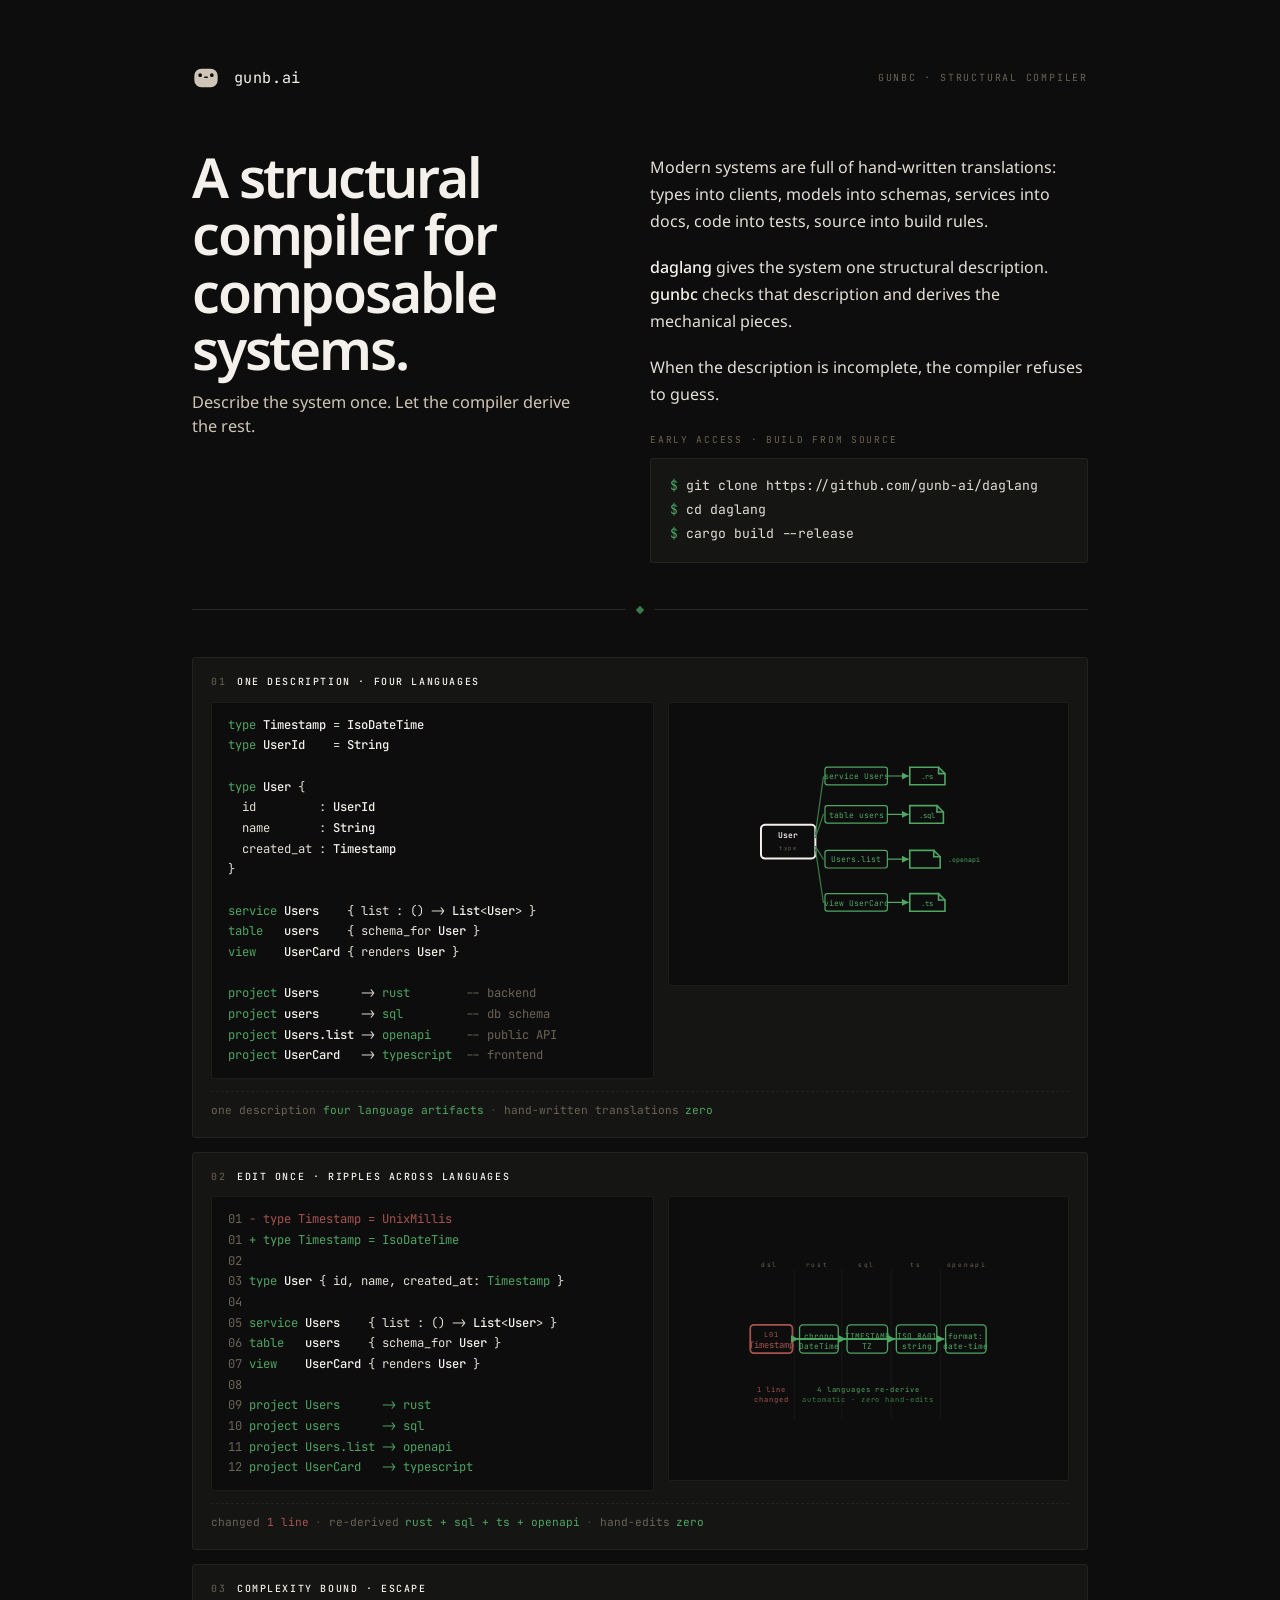
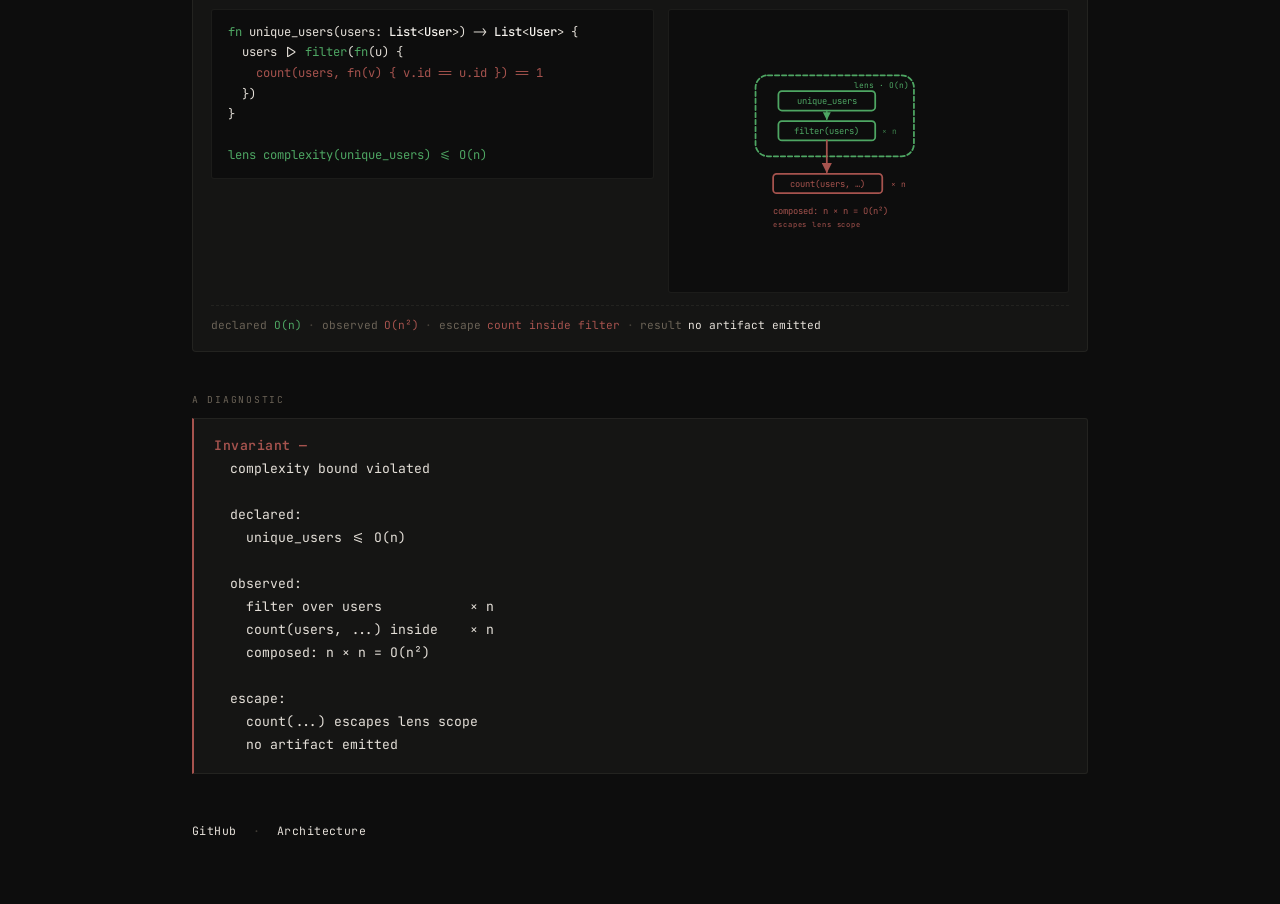
==== index.html @ 7f4ee4e5 "specimens: STRUCTURE → CHANGE → CONSTRAINT per PM brief PM nimble-dove-733 review of PR #15: the aes" ====
<!DOCTYPE html>
<html lang="en">
<head>
  <meta charset="utf-8" />
  <meta name="viewport" content="width=device-width, initial-scale=1" />
  <title>gunb.ai — A structural compiler for composable systems</title>
  <meta name="description" content="Modern systems are full of hand-written translations. daglang gives the system one structural description. gunbc checks that description and derives the mechanical pieces. When the description is incomplete, the compiler refuses to guess." />
  <link rel="icon" type="image/svg+xml" href="assets/mark.svg" />
  <meta name="theme-color" content="#0c0d0c" />
  <link rel="preconnect" href="https://fonts.googleapis.com" />
  <link rel="preconnect" href="https://fonts.gstatic.com" crossorigin />
  <link href="https://fonts.googleapis.com/css2?family=JetBrains+Mono:wght@400;500&family=Noto+Sans:wght@400;500;600&display=swap" rel="stylesheet" />
  <link rel="stylesheet" href="assets/site.css" />
</head>
<body>

  <!-- Shared SVG defs — auto-orienting arrowhead. context-stroke makes
       the arrow inherit the line's stroke color, so moss / clay edges
       get matching arrowheads. -->
  <svg xmlns="http://www.w3.org/2000/svg" style="position:absolute;width:0;height:0;overflow:hidden" aria-hidden="true">
    <marker id="arrow" viewBox="0 0 10 10" refX="9" refY="5"
            markerWidth="6" markerHeight="6"
            markerUnits="strokeWidth" orient="auto">
      <path d="M0,0 L10,5 L0,10 Z" fill="context-stroke"/>
    </marker>
  </svg>

  <main class="page">

    <!-- Mark + wordmark -->
    <header class="masthead">
      <svg class="mark" viewBox="0 0 120 120" aria-hidden="true">
        <path fill-rule="evenodd" fill="currentColor" d="
          M40,20 H80 A30,30 0 0,1 110,50 V70 A30,30 0 0,1 80,100 H40 A30,30 0 0,1 10,70 V50 A30,30 0 0,1 40,20 Z
          M35,40 A8,8 0 0,1 35,56 A8,8 0 0,1 35,40 Z
          M85,40 A8,8 0 0,1 85,56 A8,8 0 0,1 85,40 Z
          M54,54 H66 A2,2 0 0,1 68,56 V58 A2,2 0 0,1 66,60 H54 A2,2 0 0,1 52,58 V56 A2,2 0 0,1 54,54 Z
        "/>
      </svg>
      <span class="wordmark">gunb.ai</span>
      <span class="eyebrow right">gunbc · structural compiler</span>
    </header>

    <!-- Hero spine — identity on the left; prose + install fill the right -->
    <section class="hero-spine">
      <div class="hero-left">
        <h1>A structural compiler for composable systems.</h1>
        <p class="tagline">Describe the system once. Let the compiler derive the rest.</p>
      </div>
      <div class="hero-right">
        <p>
          Modern systems are full of hand-written translations: types into clients, models into schemas, services into docs, code into tests, source into build rules.
        </p>
        <p>
          <strong>daglang</strong> gives the system one structural description. <strong>gunbc</strong> checks that description and derives the mechanical pieces.
        </p>
        <p>
          When the description is incomplete, the compiler refuses to guess.
        </p>
        <section class="install">
          <span class="section-label">early access · build from source</span>
<pre class="command"><span class="prompt">$ </span>git clone https://github.com/gunb-ai/daglang
<span class="prompt">$ </span>cd daglang
<span class="prompt">$ </span>cargo build --release</pre>
        </section>
      </div>
    </section>

    <!-- Carved rule — fills page width, aligns with specimen cards below -->
    <div class="carved-rule" aria-hidden="true"><span class="notch"></span></div>

    <!-- Three specimens — one Users domain, three arguments in sequence:
         STRUCTURE (one description, N languages)
         → CHANGE (one edit, ripple across languages)
         → CONSTRAINT (lens scope is a containing region; violation escapes)

         Every colored token in code maps to a same-colored element in the SVG.
         Like proto, but for the whole system — not just the RPC surface. -->
    <section class="story-ledger" aria-label="three specimens">

      <!-- 01 — STRUCTURE: one description, four different language artifacts -->
      <article class="specimen">
        <header class="specimen-head">
          <span class="specimen-num">01</span>
          <span class="specimen-name">one description · four languages</span>
        </header>
        <div class="specimen-body">
<pre class="specimen-code"><span class="kw">type</span> <span class="ty">Timestamp</span> = <span class="ty">IsoDateTime</span>
<span class="kw">type</span> <span class="ty">UserId</span>    = <span class="ty">String</span>

<span class="kw">type</span> <span class="ty">User</span> {
  id         : <span class="ty">UserId</span>
  name       : <span class="ty">String</span>
  created_at : <span class="ty">Timestamp</span>
}

<span class="kw">service</span> <span class="ty">Users</span>    { list : () -> <span class="ty">List</span>&lt;<span class="ty">User</span>&gt; }
<span class="kw">table</span>   <span class="ty">users</span>    { schema_for <span class="ty">User</span> }
<span class="kw">view</span>    <span class="ty">UserCard</span> { renders <span class="ty">User</span> }

<span class="kw">project</span> <span class="ty">Users</span>      -> <span class="moss">rust</span>        <span class="com">-- backend</span>
<span class="kw">project</span> <span class="ty">users</span>      -> <span class="moss">sql</span>         <span class="com">-- db schema</span>
<span class="kw">project</span> <span class="ty">Users.list</span> -> <span class="moss">openapi</span>     <span class="com">-- public API</span>
<span class="kw">project</span> <span class="ty">UserCard</span>   -> <span class="moss">typescript</span>  <span class="com">-- frontend</span></pre>
          <div class="specimen-graph">
            <svg viewBox="0 0 280 220" fill="none" stroke="currentColor" stroke-width="1.5" stroke-linecap="round"
                 font-family="JetBrains Mono, ui-monospace, monospace" font-size="10">
              <!-- User — the shared description, warm-white prominent -->
              <rect x="6" y="86" width="68" height="42" rx="5" stroke="var(--warm-white)" stroke-width="2.5"/>
              <text x="40" y="103" text-anchor="middle" fill="var(--warm-white)" stroke="none" font-weight="600">User</text>
              <text x="40" y="118" text-anchor="middle" fill="var(--stone-faint)" stroke="none" font-size="7" letter-spacing="2">type</text>

              <!-- Row 1: service Users → .rs (rust, Shape A: backend) -->
              <line x1="74" y1="98" x2="84" y2="26" stroke="var(--moss-dim)"/>
              <rect x="86" y="14" width="78" height="22" rx="3" stroke="var(--moss)"/>
              <text x="125" y="29" text-anchor="middle" fill="var(--moss)" stroke="none">service Users</text>
              <line x1="164" y1="25" x2="190" y2="25" stroke="var(--moss)" marker-end="url(#arrow)"/>
              <path d="M192,14 L228,14 L236,22 L236,36 L192,36 Z" stroke="var(--moss)" stroke-width="2"/>
              <line x1="228" y1="14" x2="228" y2="22" stroke="var(--moss)" stroke-width="2"/>
              <line x1="228" y1="22" x2="236" y2="22" stroke="var(--moss)" stroke-width="2"/>
              <text x="214" y="29" text-anchor="middle" fill="var(--moss)" stroke="none" font-size="9">.rs</text>

              <!-- Row 2: table users → .sql (Shape B: db) -->
              <line x1="74" y1="102" x2="84" y2="73" stroke="var(--moss-dim)"/>
              <rect x="86" y="62" width="78" height="22" rx="3" stroke="var(--moss)"/>
              <text x="125" y="77" text-anchor="middle" fill="var(--moss)" stroke="none">table users</text>
              <line x1="164" y1="73" x2="190" y2="73" stroke="var(--moss)" marker-end="url(#arrow)"/>
              <path d="M192,62 L226,62 L234,70 L234,84 L192,84 Z" stroke="var(--moss)" stroke-width="2"/>
              <line x1="226" y1="62" x2="226" y2="70" stroke="var(--moss)" stroke-width="2"/>
              <line x1="226" y1="70" x2="234" y2="70" stroke="var(--moss)" stroke-width="2"/>
              <text x="213" y="77" text-anchor="middle" fill="var(--moss)" stroke="none" font-size="9">.sql</text>

              <!-- Row 3: Users.list → .openapi (Shape B: public API) -->
              <line x1="74" y1="113" x2="84" y2="129" stroke="var(--moss-dim)"/>
              <rect x="86" y="118" width="78" height="22" rx="3" stroke="var(--moss)"/>
              <text x="125" y="133" text-anchor="middle" fill="var(--moss)" stroke="none">Users.list</text>
              <line x1="164" y1="129" x2="190" y2="129" stroke="var(--moss)" marker-end="url(#arrow)"/>
              <path d="M192,118 L222,118 L230,126 L230,140 L192,140 Z" stroke="var(--moss)" stroke-width="2"/>
              <line x1="222" y1="118" x2="222" y2="126" stroke="var(--moss)" stroke-width="2"/>
              <line x1="222" y1="126" x2="230" y2="126" stroke="var(--moss)" stroke-width="2"/>
              <text x="240" y="133" fill="var(--moss)" stroke="none" font-size="8">.openapi</text>

              <!-- Row 4: view UserCard → .ts (Shape A: frontend) -->
              <line x1="74" y1="116" x2="84" y2="183" stroke="var(--moss-dim)"/>
              <rect x="86" y="172" width="78" height="22" rx="3" stroke="var(--moss)"/>
              <text x="125" y="187" text-anchor="middle" fill="var(--moss)" stroke="none">view UserCard</text>
              <line x1="164" y1="183" x2="190" y2="183" stroke="var(--moss)" marker-end="url(#arrow)"/>
              <path d="M192,172 L228,172 L236,180 L236,194 L192,194 Z" stroke="var(--moss)" stroke-width="2"/>
              <line x1="228" y1="172" x2="228" y2="180" stroke="var(--moss)" stroke-width="2"/>
              <line x1="228" y1="180" x2="236" y2="180" stroke="var(--moss)" stroke-width="2"/>
              <text x="214" y="187" text-anchor="middle" fill="var(--moss)" stroke="none" font-size="9">.ts</text>
            </svg>
          </div>
        </div>
        <p class="specimen-receipt"><span class="label">one description</span><span class="moss">four language artifacts</span><span class="sep">·</span><span class="label">hand-written translations</span><span class="moss">zero</span></p>
      </article>

      <!-- 02 — CHANGE: one line ripples across languages, not lines within one file -->
      <article class="specimen">
        <header class="specimen-head">
          <span class="specimen-num">02</span>
          <span class="specimen-name">edit once · ripples across languages</span>
        </header>
        <div class="specimen-body">
<pre class="specimen-code"><span class="ln">01 </span><span class="rem">- type Timestamp = UnixMillis</span>
<span class="ln">01 </span><span class="add">+ type Timestamp = IsoDateTime</span>
<span class="ln">02</span>
<span class="ln">03 </span><span class="kw">type</span> <span class="ty">User</span> { id, name, created_at: <span class="moss">Timestamp</span> }
<span class="ln">04</span>
<span class="ln">05 </span><span class="kw">service</span> <span class="ty">Users</span>    { list : () -> <span class="ty">List</span>&lt;<span class="ty">User</span>&gt; }
<span class="ln">06 </span><span class="kw">table</span>   <span class="ty">users</span>    { schema_for <span class="ty">User</span> }
<span class="ln">07 </span><span class="kw">view</span>    <span class="ty">UserCard</span> { renders <span class="ty">User</span> }
<span class="ln">08</span>
<span class="ln">09 </span><span class="moss">project Users      -> rust</span>
<span class="ln">10 </span><span class="moss">project users      -> sql</span>
<span class="ln">11 </span><span class="moss">project Users.list -> openapi</span>
<span class="ln">12 </span><span class="moss">project UserCard   -> typescript</span></pre>
          <div class="specimen-graph">
            <svg viewBox="0 0 280 200" fill="none" stroke="currentColor" stroke-width="1.5" stroke-linecap="round"
                 font-family="JetBrains Mono, ui-monospace, monospace" font-size="10">
              <!-- Column headers — each downstream LANGUAGE -->
              <text x="28" y="18" text-anchor="middle" fill="var(--stone-faint)" stroke="none" font-size="7" letter-spacing="2">dsl</text>
              <text x="82" y="18" text-anchor="middle" fill="var(--stone-faint)" stroke="none" font-size="7" letter-spacing="2">rust</text>
              <text x="138" y="18" text-anchor="middle" fill="var(--stone-faint)" stroke="none" font-size="7" letter-spacing="2">sql</text>
              <text x="194" y="18" text-anchor="middle" fill="var(--stone-faint)" stroke="none" font-size="7" letter-spacing="2">ts</text>
              <text x="252" y="18" text-anchor="middle" fill="var(--stone-faint)" stroke="none" font-size="7" letter-spacing="2">openapi</text>
              <!-- column hairlines -->
              <line x1="56" y1="22" x2="56" y2="190" stroke="var(--border-dark)" stroke-width="1"/>
              <line x1="110" y1="22" x2="110" y2="190" stroke="var(--border-dark)" stroke-width="1"/>
              <line x1="166" y1="22" x2="166" y2="190" stroke="var(--border-dark)" stroke-width="1"/>
              <line x1="222" y1="22" x2="222" y2="190" stroke="var(--border-dark)" stroke-width="1"/>

              <!-- DSL column: Timestamp (clay — the source edit) -->
              <rect x="6" y="84" width="48" height="32" rx="4" stroke="var(--clay)" stroke-width="2"/>
              <text x="30" y="98" text-anchor="middle" fill="var(--clay)" stroke="none" font-size="8" letter-spacing="1">L01</text>
              <text x="30" y="110" text-anchor="middle" fill="var(--clay)" stroke="none">Timestamp</text>

              <!-- Rust column: chrono::DateTime re-derives, moss -->
              <rect x="62" y="84" width="44" height="32" rx="4" stroke="var(--moss)"/>
              <text x="84" y="100" text-anchor="middle" fill="var(--moss)" stroke="none" font-size="9">chrono</text>
              <text x="84" y="111" text-anchor="middle" fill="var(--moss)" stroke="none" font-size="9">DateTime</text>

              <!-- SQL column: TIMESTAMPTZ, moss -->
              <rect x="116" y="84" width="46" height="32" rx="4" stroke="var(--moss)"/>
              <text x="139" y="100" text-anchor="middle" fill="var(--moss)" stroke="none" font-size="9">TIMESTAMP</text>
              <text x="139" y="111" text-anchor="middle" fill="var(--moss)" stroke="none" font-size="9">TZ</text>

              <!-- TS column: ISO 8601 string, moss -->
              <rect x="172" y="84" width="46" height="32" rx="4" stroke="var(--moss)"/>
              <text x="195" y="100" text-anchor="middle" fill="var(--moss)" stroke="none" font-size="9">ISO 8601</text>
              <text x="195" y="111" text-anchor="middle" fill="var(--moss)" stroke="none" font-size="9">string</text>

              <!-- OpenAPI column: format: date-time, moss -->
              <rect x="228" y="84" width="46" height="32" rx="4" stroke="var(--moss)"/>
              <text x="251" y="100" text-anchor="middle" fill="var(--moss)" stroke="none" font-size="9">format:</text>
              <text x="251" y="111" text-anchor="middle" fill="var(--moss)" stroke="none" font-size="9">date-time</text>

              <!-- 4 moss propagation edges from Timestamp to each language column -->
              <line x1="54" y1="100" x2="60" y2="100" stroke="var(--moss)" marker-end="url(#arrow)"/>
              <line x1="54" y1="100" x2="114" y2="100" stroke="var(--moss)" marker-end="url(#arrow)"/>
              <line x1="54" y1="100" x2="170" y2="100" stroke="var(--moss)" marker-end="url(#arrow)"/>
              <line x1="54" y1="100" x2="226" y2="100" stroke="var(--moss)" marker-end="url(#arrow)"/>

              <!-- Bottom annotation -->
              <text x="30" y="160" text-anchor="middle" fill="var(--clay)" stroke="none" font-size="8" letter-spacing="1">1 line</text>
              <text x="30" y="172" text-anchor="middle" fill="var(--clay)" stroke="none" font-size="8" letter-spacing="1">changed</text>
              <text x="140" y="160" text-anchor="middle" fill="var(--moss)" stroke="none" font-size="8" letter-spacing="1">4 languages re-derive</text>
              <text x="140" y="172" text-anchor="middle" fill="var(--moss-dim)" stroke="none" font-size="8" letter-spacing="1">automatic · zero hand-edits</text>
            </svg>
          </div>
        </div>
        <p class="specimen-receipt"><span class="label">changed</span><span class="clay">1 line</span><span class="sep">·</span><span class="label">re-derived</span><span class="moss">rust + sql + ts + openapi</span><span class="sep">·</span><span class="label">hand-edits</span><span class="moss">zero</span></p>
      </article>

      <!-- 03 — CONSTRAINT: lens scope is a containing region; violation ESCAPES the envelope -->
      <article class="specimen">
        <header class="specimen-head">
          <span class="specimen-num">03</span>
          <span class="specimen-name">complexity bound · escape</span>
        </header>
        <div class="specimen-body">
<pre class="specimen-code"><span class="kw">fn</span> unique_users(users: <span class="ty">List</span>&lt;<span class="ty">User</span>&gt;) -> <span class="ty">List</span>&lt;<span class="ty">User</span>&gt; {
  users |&gt; <span class="kw">filter</span>(<span class="kw">fn</span>(u) {
    <span class="clay">count(users, fn(v) { v.id == u.id }) == 1</span>
  })
}

<span class="kw">lens</span> <span class="moss">complexity(unique_users) &lt;= O(n)</span></pre>
          <div class="specimen-graph">
            <svg viewBox="0 0 280 200" fill="none" stroke-linecap="round" stroke-width="1.5"
                 font-family="JetBrains Mono, ui-monospace, monospace" font-size="10">
              <!-- Moss envelope: the O(n) lens scope.
                   What's inside fits the budget; anything that escapes violates it. -->
              <rect x="12" y="14" width="180" height="92" rx="14"
                    stroke="var(--moss)" stroke-dasharray="5 3" stroke-width="2"/>
              <text x="186" y="28" text-anchor="end" fill="var(--moss)" stroke="none" font-size="9">lens · O(n)</text>

              <!-- unique_users root, inside envelope -->
              <rect x="38" y="32" width="110" height="22" rx="4" stroke="var(--moss)" stroke-width="2"/>
              <text x="93" y="47" text-anchor="middle" fill="var(--moss)" stroke="none">unique_users</text>

              <line x1="93" y1="54" x2="93" y2="64" stroke="var(--moss)" marker-end="url(#arrow)"/>

              <!-- filter — inside envelope (× n) -->
              <rect x="38" y="66" width="110" height="22" rx="4" stroke="var(--moss)" stroke-width="2"/>
              <text x="93" y="81" text-anchor="middle" fill="var(--moss)" stroke="none">filter(users)</text>
              <text x="156" y="81" fill="var(--moss-dim)" stroke="none" font-size="9">× n</text>

              <!-- Clay arrow ESCAPES through the envelope wall -->
              <line x1="93" y1="88" x2="93" y2="124" stroke="var(--clay)" stroke-width="2" marker-end="url(#arrow)"/>

              <!-- count — OUTSIDE the envelope, clay (the violation) -->
              <rect x="32" y="126" width="124" height="22" rx="4" stroke="var(--clay)" stroke-width="2"/>
              <text x="94" y="141" text-anchor="middle" fill="var(--clay)" stroke="none">count(users, …)</text>
              <text x="166" y="141" fill="var(--clay)" stroke="none" font-size="9">× n</text>

              <!-- Composed cost annotation -->
              <text x="32" y="172" fill="var(--clay)" stroke="none" font-size="10">composed: n × n = O(n²)</text>
              <text x="32" y="186" fill="var(--clay)" stroke="none" font-size="8" letter-spacing="1">escapes lens scope</text>
            </svg>
          </div>
        </div>
        <p class="specimen-receipt"><span class="label">declared</span><span class="moss">O(n)</span><span class="sep">·</span><span class="label">observed</span><span class="clay">O(n²)</span><span class="sep">·</span><span class="label">escape</span><span class="clay">count inside filter</span><span class="sep">·</span><span class="label">result</span>no artifact emitted</p>
      </article>

    </section>

    <!-- Invariant — IS the receipt for Card 03. Same failure, full form. -->
    <section class="diagnostic">
      <span class="section-label">a diagnostic</span>
<pre class="invariant"><span class="title">Invariant —</span>
  complexity bound violated

  declared:
    unique_users &lt;= O(n)

  observed:
    filter over users           × n
    count(users, ...) inside    × n
    composed: n × n = O(n²)

  escape:
    count(...) escapes lens scope
    no artifact emitted</pre>
    </section>

    <!-- Footer -->
    <footer class="foot">
      <a href="https://github.com/gunb-ai/daglang">GitHub</a>
      <span class="sep">·</span>
      <a href="https://github.com/gunb-ai/daglang/blob/main/THESIS.md">Architecture</a>
    </footer>

  </main>

</body>
</html>
---- assets/site.css ----
/* ════════════════════════════════════════════════════════════════════
   gunb.ai · canonical design system
   ────────────────────────────────────────────────────────────────────
   Tokens, base typography, AND the shared primitive vocabulary.

   Every public page composes named primitives from this file.
   Pages should only add inline CSS for genuinely page-specific
   structure (e.g. workpad has dev chrome that doesn't belong in the
   public design system).
   ══════════════════════════════════════════════════════════════════ */


/* ╔══ TOKENS ═════════════════════════════════════════════════════════ */

:root {
  /* Hue and accent parameters — change once, propagate everywhere */
  --hue-warm: 37;
  --hue-moss: 134;
  --hue-clay: 3;
  --accent-sat: 36%;
  --accent-l: 48%;

  /* Accents — moss = structural continuity, clay = boundary/diagnostic */
  --moss:        hsl(var(--hue-moss), var(--accent-sat), var(--accent-l));
  --moss-dim:    hsl(var(--hue-moss), var(--accent-sat), 36%);
  --moss-subtle: hsla(var(--hue-moss), var(--accent-sat), var(--accent-l), 0.14);
  --clay:        hsl(var(--hue-clay), var(--accent-sat), var(--accent-l));
  --clay-dim:    hsl(var(--hue-clay), var(--accent-sat), 36%);
  --clay-subtle: hsla(var(--hue-clay), var(--accent-sat), var(--accent-l), 0.14);

  /* Neutrals — void scale (dark surfaces) */
  --void:     hsl(var(--hue-warm), 0%, 5%);
  --void-up:  hsl(var(--hue-warm), 3%, 8%);
  --void-up2: hsl(var(--hue-warm), 4%, 11%);

  /* Neutrals — stone scale (text on dark) */
  --stone:       hsl(var(--hue-warm), 20%, 76%);
  --stone-dim:   hsl(var(--hue-warm), 12%, 55%);
  --stone-faint: hsl(var(--hue-warm), 10%, 38%);

  /* Neutrals — warm white (light surfaces / strong text) */
  --warm-white:     hsl(var(--hue-warm), 27%, 94%);
  --warm-white-dim: hsl(var(--hue-warm), 18%, 87%);

  /* Borders */
  --border-dark:        hsla(var(--hue-warm), 20%, 76%, 0.08);
  --border-dark-strong: hsla(var(--hue-warm), 20%, 76%, 0.16);

  /* Type families */
  --font-mono: "JetBrains Mono", ui-monospace, monospace;
  --font-sans: "Noto Sans", system-ui, sans-serif;

  /* Measures — width grammar */
  --measure-page:  56rem;
  --measure-wide:  62rem;
  --measure-prose: 42rem;
  --measure-title: 16ch;

  /* Gaps — vertical/spacing rhythm */
  --gap-xs: 0.4rem;
  --gap-sm: 0.85rem;
  --gap-md: 1.25rem;
  --gap-lg: 2.5rem;
  --gap-xl: 4rem;
}


/* ╔══ RESET + BASE ══════════════════════════════════════════════════ */

*, *::before, *::after { box-sizing: border-box; }

html {
  background: var(--void);
  color: var(--warm-white-dim);
  font-family: var(--font-sans);
  font-size: 16px;
  line-height: 1.6;
  -webkit-font-smoothing: antialiased;
  color-scheme: dark;
}
body { margin: 0; }
a { color: inherit; }


/* ╔══ LAYOUT ════════════════════════════════════════════════════════ */

.page {
  width: min(calc(100% - 2rem), var(--measure-page));
  margin-inline: auto;
  padding-block: clamp(2rem, 5vw, 4rem);
}


/* ╔══ MASTHEAD ══════════════════════════════════════════════════════ */

.masthead {
  display: flex; align-items: center; gap: var(--gap-sm);
  margin-bottom: 3.5rem;
  flex-wrap: wrap;
}
.mark {
  width: 28px; height: 28px;
  color: var(--stone);
  flex: 0 0 auto;
}
.wordmark {
  font-family: var(--font-mono); font-size: 0.95rem;
  letter-spacing: 0.04em;
  color: var(--warm-white);
}


/* ╔══ TEXT ROLES ════════════════════════════════════════════════════ */

.eyebrow {
  font-family: var(--font-mono); font-size: 0.62rem;
  letter-spacing: 0.18em; text-transform: uppercase;
  color: var(--stone-faint);
}
.eyebrow.right { margin-left: auto; }

.section-label {
  display: block;
  font-family: var(--font-mono); font-size: 0.6rem;
  letter-spacing: 0.18em; text-transform: uppercase;
  color: var(--stone-faint);
  margin-bottom: 0.65rem;
}


/* ╔══ HERO — field-note split (left identity, right prose + install) ═ */

.hero-spine {
  display: grid;
  grid-template-columns: minmax(21rem, 0.9fr) minmax(25rem, 1fr);
  gap: clamp(2rem, 5vw, 4rem);
  align-items: start;
  margin-bottom: 2.75rem;
}
.hero-left h1 {
  margin: 0 0 0.85rem;
  max-width: 16.5ch;
  font-family: var(--font-sans); font-weight: 600;
  font-size: clamp(2.2rem, 4.8vw, 3.45rem);
  line-height: 1.04;
  letter-spacing: -0.04em;
  color: var(--warm-white);
  text-wrap: balance;
}
.hero-left .tagline {
  font-family: var(--font-sans); font-size: 1.02rem;
  line-height: 1.45;
  color: var(--stone);
  margin: 0;
  max-width: 24em;
}
.hero-right {
  max-width: var(--measure-prose);
  padding-top: 0.35rem;
  display: grid;
  gap: 1.15rem;
}
.hero-right p {
  margin: 0;
  line-height: 1.7;
  color: var(--warm-white-dim);
}
.hero-right strong { color: var(--warm-white); font-weight: 500; }
.hero-right code {
  font-family: var(--font-mono); font-size: 0.88em;
  color: var(--warm-white);
}
.hero-right .install { margin-top: 0.35rem; }


/* ╔══ PROSE — generic body paragraphs ══════════════════════════════ */

.prose { max-width: var(--measure-prose); margin: 0; }
.prose p {
  margin: 0 0 1.05rem;
  line-height: 1.7;
  color: var(--warm-white-dim);
}
.prose p:last-child { margin-bottom: 0; }
.prose strong { color: var(--warm-white); font-weight: 500; }
.prose code {
  font-family: var(--font-mono); font-size: 0.88em;
  color: var(--warm-white);
}


/* ╔══ MEASURE WRAPPERS ═════════════════════════════════════════════
   Width is controlled by section CONTAINERS, not individual components.
   Wrap a section in one of these to clamp its children. */

.measure-prose { max-width: var(--measure-prose); }
.measure-page  { max-width: var(--measure-page); }
.measure-wide  { max-width: var(--measure-wide); }


/* ╔══ CARVED RULE — section break with moss diamond notch ═════════
   No max-width: inherits from its container (the section's measure
   wrapper or .page). That keeps it aligned with whatever sits beside
   or below it. */

.carved-rule {
  display: flex; align-items: center; gap: 0.7rem;
  width: 100%;
  margin: 2.75rem 0;
}
.carved-rule::before, .carved-rule::after {
  content: ""; flex: 1; height: 0;
  border-top: 1px solid var(--border-dark-strong);
}
.carved-rule .notch {
  width: 6px; height: 6px;
  background: var(--moss-dim);
  transform: rotate(45deg);
}


/* ╔══ COMMAND PANEL ═════════════════════════════════════════════════ */

.command {
  background: var(--void-up);
  border: 1px solid var(--border-dark);
  border-radius: 3px;
  padding: 0.95rem 1.2rem;
  font-family: var(--font-mono); font-size: 0.82rem;
  line-height: 1.85;
  color: var(--warm-white-dim);
  margin: 0;
  white-space: pre;
  overflow-x: auto;
}
.command .prompt { color: var(--moss); user-select: none; }


/* ╔══ INVARIANT PANEL — clay only here ═════════════════════════════ */

.invariant {
  background: var(--void-up);
  border: 1px solid var(--border-dark);
  border-left: 2px solid var(--clay);
  border-radius: 0 3px 3px 0;
  padding: 1rem 1.25rem;
  font-family: var(--font-mono); font-size: 0.82rem;
  line-height: 1.75;
  color: var(--warm-white-dim);
  margin: 0;
  white-space: pre;
  overflow-x: auto;
}
.invariant .title {
  color: var(--clay);
  font-weight: 600;
  letter-spacing: 0.04em;
}


/* ╔══ STORY LEDGER — specimen card sequence ════════════════════════
   No max-width: inherits page width from the parent .page. */

.story-ledger {
  margin: var(--gap-lg) 0;
  display: grid; gap: var(--gap-sm);
}
.specimen {
  background: var(--void-up);
  border: 1px solid var(--border-dark);
  border-radius: 4px;
  padding: 1rem 1.15rem 1.05rem;
  display: grid; gap: 0.75rem;
}
.specimen-head {
  display: flex; align-items: baseline; gap: 0.65rem;
  font-family: var(--font-mono); font-size: 0.62rem;
  letter-spacing: 0.16em; text-transform: uppercase;
}
.specimen-num  { color: var(--stone-faint); }
.specimen-name { color: var(--warm-white); font-weight: 500; }

.specimen-body {
  display: grid;
  grid-template-columns: minmax(0, 1.05fr) minmax(0, 0.95fr);
  gap: 0.85rem; align-items: start;
}
.specimen-code, .specimen-graph {
  font-family: var(--font-mono); font-size: 0.76rem;
  line-height: 1.7;
  background: var(--void);
  border: 1px solid var(--border-dark);
  border-radius: 3px;
  padding: 0.75rem 0.95rem;
  color: var(--warm-white-dim);
  margin: 0;
  white-space: pre;
  overflow-x: auto;
}
.specimen-code .kw   { color: var(--moss); }
.specimen-code .ty   { color: var(--warm-white); font-weight: 500; }
.specimen-code .com  { color: var(--stone-faint); }
.specimen-code .lit  { color: var(--stone); }
.specimen-code .add  { color: var(--moss); }
.specimen-code .rem  { color: var(--clay); }
.specimen-code .moss { color: var(--moss); }
.specimen-code .clay { color: var(--clay); }
.specimen-code .ln   { color: var(--stone-faint); user-select: none; }

.specimen-graph .node { color: var(--warm-white); }
.specimen-graph .b    { color: var(--stone-faint); }
.specimen-graph .ok   { color: var(--moss); }
.specimen-graph .fail { color: var(--clay); }
.specimen-graph .dim  { color: var(--stone-faint); }

/* SVG inside .specimen-graph — workpad-canonical primitives at card scale */
.specimen-graph svg {
  display: block;
  width: 100%; height: auto;
  max-height: 11rem;
  color: var(--stone);
  overflow: visible;
}

.specimen-receipt {
  margin: 0;
  padding-top: 0.65rem;
  border-top: 1px dashed var(--border-dark);
  font-family: var(--font-mono); font-size: 0.7rem;
  line-height: 1.6;
  color: var(--warm-white-dim);
}
.specimen-receipt .clay  { color: var(--clay); }
.specimen-receipt .moss  { color: var(--moss); }
.specimen-receipt .label { color: var(--stone-faint); margin-right: 0.4rem; }
.specimen-receipt .sep   { color: var(--stone-faint); margin: 0 0.4rem; opacity: 0.55; }


/* ╔══ FOOTER ════════════════════════════════════════════════════════ */

.foot {
  margin-top: 3rem;
  font-family: var(--font-mono); font-size: 0.72rem;
  color: var(--stone-faint);
  letter-spacing: 0.04em;
}
.foot a {
  color: var(--warm-white-dim);
  text-decoration: none;
  border-bottom: 1px solid transparent;
  transition: border-color 0.15s, color 0.15s;
}
.foot a:hover { color: var(--moss); border-bottom-color: currentColor; }
.foot .sep {
  margin: 0 0.55rem;
  color: var(--stone-faint);
  opacity: 0.55;
}


/* ╔══ MEDIA QUERIES ═════════════════════════════════════════════════ */

@media (max-width: 760px) {
  .hero-spine {
    grid-template-columns: 1fr;
    gap: 1.5rem;
  }
  .hero-left h1 { max-width: 18ch; }
}

@media (max-width: 700px) {
  .specimen-body { grid-template-columns: 1fr; }
  .story-ledger {
    display: flex;
    overflow-x: auto;
    scroll-snap-type: x mandatory;
    padding-bottom: 0.85rem;
    scrollbar-width: thin;
    -webkit-overflow-scrolling: touch;
  }
  .specimen {
    flex: 0 0 88vw;
    scroll-snap-align: start;
  }
}

@media (max-width: 480px) {
  .masthead { margin-bottom: 2.5rem; }
  .masthead .eyebrow { margin-left: 0; flex-basis: 100%; }
  .carved-rule { margin: 2rem 0; }
}
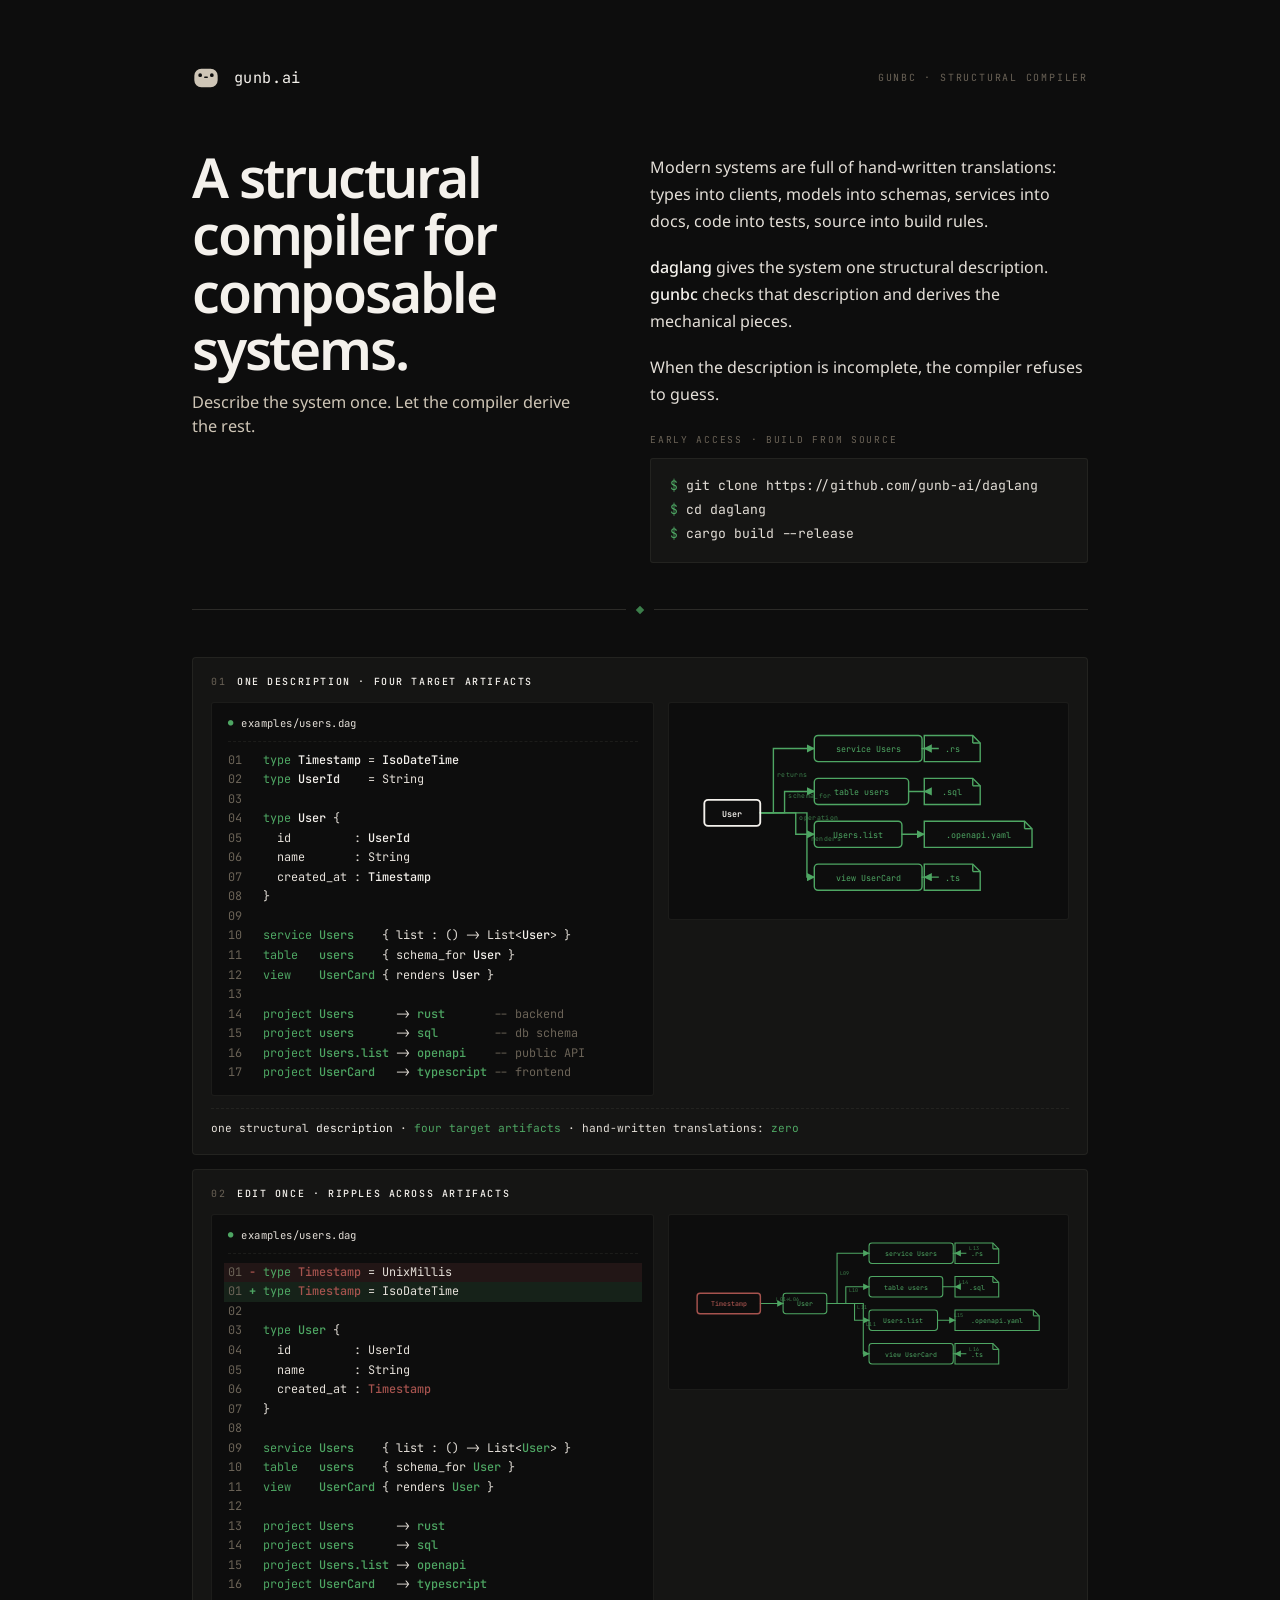
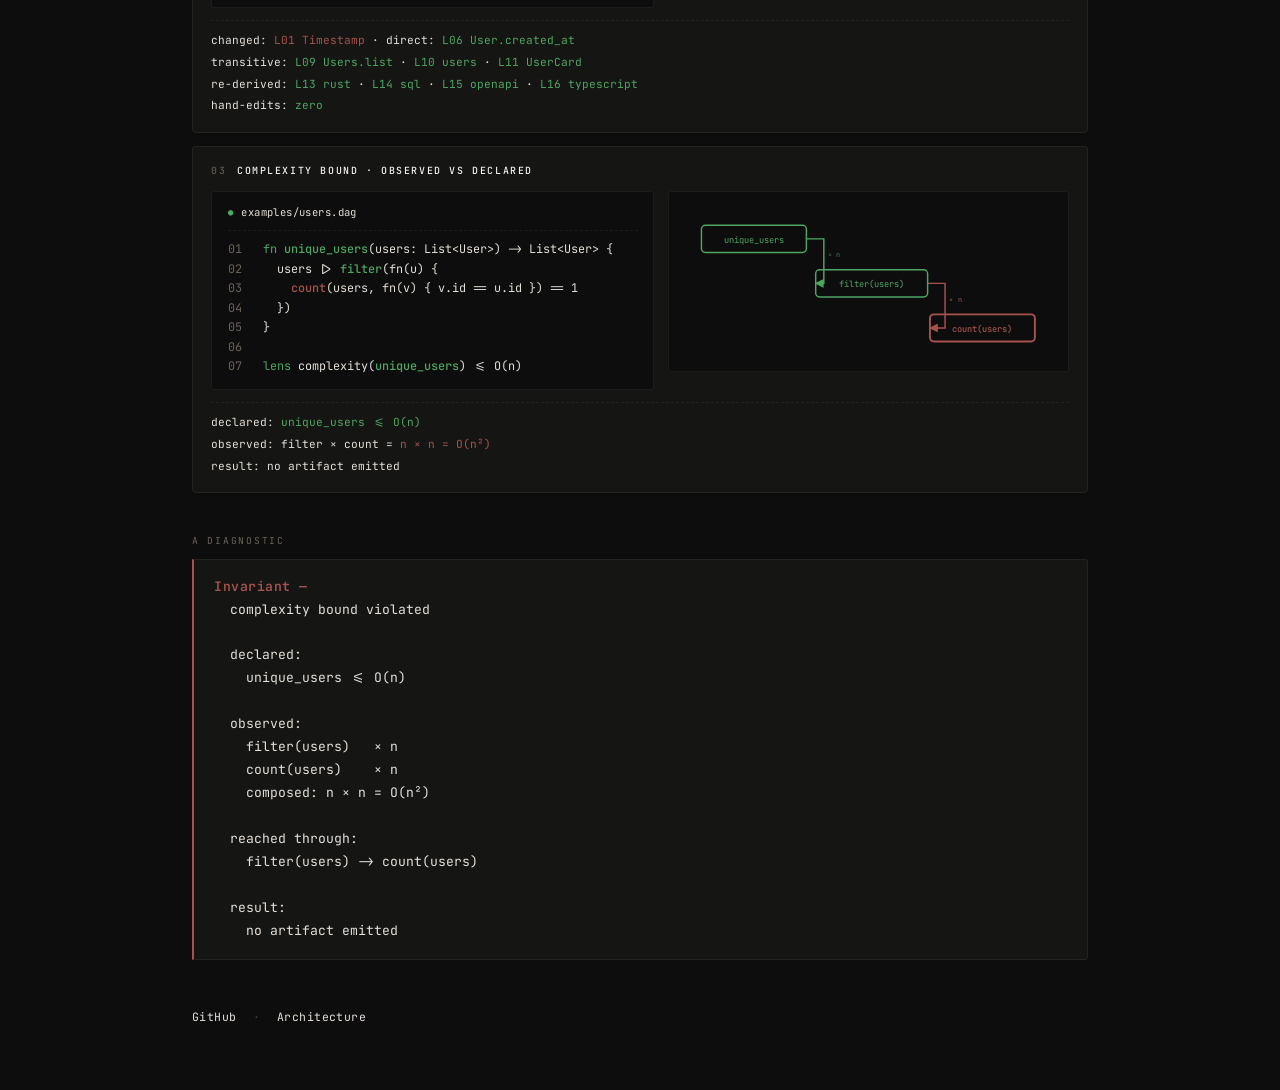
==== commit 9b4dacaa: "feat: generate cards from one spec — renderer + 3 card models Operator review of PR #15 (relayed via" ====
--- a/index.html
+++ b/index.html
@@ -11,19 +11,9 @@
   <link rel="preconnect" href="https://fonts.gstatic.com" crossorigin />
   <link href="https://fonts.googleapis.com/css2?family=JetBrains+Mono:wght@400;500&family=Noto+Sans:wght@400;500;600&display=swap" rel="stylesheet" />
   <link rel="stylesheet" href="assets/site.css" />
+  <script src="assets/cards.js" defer></script>
 </head>
 <body>
-
-  <!-- Shared SVG defs — auto-orienting arrowhead. context-stroke makes
-       the arrow inherit the line's stroke color, so moss / clay edges
-       get matching arrowheads. -->
-  <svg xmlns="http://www.w3.org/2000/svg" style="position:absolute;width:0;height:0;overflow:hidden" aria-hidden="true">
-    <marker id="arrow" viewBox="0 0 10 10" refX="9" refY="5"
-            markerWidth="6" markerHeight="6"
-            markerUnits="strokeWidth" orient="auto">
-      <path d="M0,0 L10,5 L0,10 Z" fill="context-stroke"/>
-    </marker>
-  </svg>
 
   <main class="page">
 
@@ -69,220 +59,13 @@
     <!-- Carved rule — fills page width, aligns with specimen cards below -->
     <div class="carved-rule" aria-hidden="true"><span class="notch"></span></div>
 
-    <!-- Three specimens — one Users domain, three arguments in sequence:
-         STRUCTURE (one description, N languages)
-         → CHANGE (one edit, ripple across languages)
-         → CONSTRAINT (lens scope is a containing region; violation escapes)
-
-         Every colored token in code maps to a same-colored element in the SVG.
-         Like proto, but for the whole system — not just the RPC surface. -->
-    <section class="story-ledger" aria-label="three specimens">
-
-      <!-- 01 — STRUCTURE: one description, four different language artifacts -->
-      <article class="specimen">
-        <header class="specimen-head">
-          <span class="specimen-num">01</span>
-          <span class="specimen-name">one description · four languages</span>
-        </header>
-        <div class="specimen-body">
-<pre class="specimen-code"><span class="kw">type</span> <span class="ty">Timestamp</span> = <span class="ty">IsoDateTime</span>
-<span class="kw">type</span> <span class="ty">UserId</span>    = <span class="ty">String</span>
-
-<span class="kw">type</span> <span class="ty">User</span> {
-  id         : <span class="ty">UserId</span>
-  name       : <span class="ty">String</span>
-  created_at : <span class="ty">Timestamp</span>
-}
-
-<span class="kw">service</span> <span class="ty">Users</span>    { list : () -> <span class="ty">List</span>&lt;<span class="ty">User</span>&gt; }
-<span class="kw">table</span>   <span class="ty">users</span>    { schema_for <span class="ty">User</span> }
-<span class="kw">view</span>    <span class="ty">UserCard</span> { renders <span class="ty">User</span> }
-
-<span class="kw">project</span> <span class="ty">Users</span>      -> <span class="moss">rust</span>        <span class="com">-- backend</span>
-<span class="kw">project</span> <span class="ty">users</span>      -> <span class="moss">sql</span>         <span class="com">-- db schema</span>
-<span class="kw">project</span> <span class="ty">Users.list</span> -> <span class="moss">openapi</span>     <span class="com">-- public API</span>
-<span class="kw">project</span> <span class="ty">UserCard</span>   -> <span class="moss">typescript</span>  <span class="com">-- frontend</span></pre>
-          <div class="specimen-graph">
-            <svg viewBox="0 0 280 220" fill="none" stroke="currentColor" stroke-width="1.5" stroke-linecap="round"
-                 font-family="JetBrains Mono, ui-monospace, monospace" font-size="10">
-              <!-- User — the shared description, warm-white prominent -->
-              <rect x="6" y="86" width="68" height="42" rx="5" stroke="var(--warm-white)" stroke-width="2.5"/>
-              <text x="40" y="103" text-anchor="middle" fill="var(--warm-white)" stroke="none" font-weight="600">User</text>
-              <text x="40" y="118" text-anchor="middle" fill="var(--stone-faint)" stroke="none" font-size="7" letter-spacing="2">type</text>
-
-              <!-- Row 1: service Users → .rs (rust, Shape A: backend) -->
-              <line x1="74" y1="98" x2="84" y2="26" stroke="var(--moss-dim)"/>
-              <rect x="86" y="14" width="78" height="22" rx="3" stroke="var(--moss)"/>
-              <text x="125" y="29" text-anchor="middle" fill="var(--moss)" stroke="none">service Users</text>
-              <line x1="164" y1="25" x2="190" y2="25" stroke="var(--moss)" marker-end="url(#arrow)"/>
-              <path d="M192,14 L228,14 L236,22 L236,36 L192,36 Z" stroke="var(--moss)" stroke-width="2"/>
-              <line x1="228" y1="14" x2="228" y2="22" stroke="var(--moss)" stroke-width="2"/>
-              <line x1="228" y1="22" x2="236" y2="22" stroke="var(--moss)" stroke-width="2"/>
-              <text x="214" y="29" text-anchor="middle" fill="var(--moss)" stroke="none" font-size="9">.rs</text>
-
-              <!-- Row 2: table users → .sql (Shape B: db) -->
-              <line x1="74" y1="102" x2="84" y2="73" stroke="var(--moss-dim)"/>
-              <rect x="86" y="62" width="78" height="22" rx="3" stroke="var(--moss)"/>
-              <text x="125" y="77" text-anchor="middle" fill="var(--moss)" stroke="none">table users</text>
-              <line x1="164" y1="73" x2="190" y2="73" stroke="var(--moss)" marker-end="url(#arrow)"/>
-              <path d="M192,62 L226,62 L234,70 L234,84 L192,84 Z" stroke="var(--moss)" stroke-width="2"/>
-              <line x1="226" y1="62" x2="226" y2="70" stroke="var(--moss)" stroke-width="2"/>
-              <line x1="226" y1="70" x2="234" y2="70" stroke="var(--moss)" stroke-width="2"/>
-              <text x="213" y="77" text-anchor="middle" fill="var(--moss)" stroke="none" font-size="9">.sql</text>
-
-              <!-- Row 3: Users.list → .openapi (Shape B: public API) -->
-              <line x1="74" y1="113" x2="84" y2="129" stroke="var(--moss-dim)"/>
-              <rect x="86" y="118" width="78" height="22" rx="3" stroke="var(--moss)"/>
-              <text x="125" y="133" text-anchor="middle" fill="var(--moss)" stroke="none">Users.list</text>
-              <line x1="164" y1="129" x2="190" y2="129" stroke="var(--moss)" marker-end="url(#arrow)"/>
-              <path d="M192,118 L222,118 L230,126 L230,140 L192,140 Z" stroke="var(--moss)" stroke-width="2"/>
-              <line x1="222" y1="118" x2="222" y2="126" stroke="var(--moss)" stroke-width="2"/>
-              <line x1="222" y1="126" x2="230" y2="126" stroke="var(--moss)" stroke-width="2"/>
-              <text x="240" y="133" fill="var(--moss)" stroke="none" font-size="8">.openapi</text>
-
-              <!-- Row 4: view UserCard → .ts (Shape A: frontend) -->
-              <line x1="74" y1="116" x2="84" y2="183" stroke="var(--moss-dim)"/>
-              <rect x="86" y="172" width="78" height="22" rx="3" stroke="var(--moss)"/>
-              <text x="125" y="187" text-anchor="middle" fill="var(--moss)" stroke="none">view UserCard</text>
-              <line x1="164" y1="183" x2="190" y2="183" stroke="var(--moss)" marker-end="url(#arrow)"/>
-              <path d="M192,172 L228,172 L236,180 L236,194 L192,194 Z" stroke="var(--moss)" stroke-width="2"/>
-              <line x1="228" y1="172" x2="228" y2="180" stroke="var(--moss)" stroke-width="2"/>
-              <line x1="228" y1="180" x2="236" y2="180" stroke="var(--moss)" stroke-width="2"/>
-              <text x="214" y="187" text-anchor="middle" fill="var(--moss)" stroke="none" font-size="9">.ts</text>
-            </svg>
-          </div>
-        </div>
-        <p class="specimen-receipt"><span class="label">one description</span><span class="moss">four language artifacts</span><span class="sep">·</span><span class="label">hand-written translations</span><span class="moss">zero</span></p>
-      </article>
-
-      <!-- 02 — CHANGE: one line ripples across languages, not lines within one file -->
-      <article class="specimen">
-        <header class="specimen-head">
-          <span class="specimen-num">02</span>
-          <span class="specimen-name">edit once · ripples across languages</span>
-        </header>
-        <div class="specimen-body">
-<pre class="specimen-code"><span class="ln">01 </span><span class="rem">- type Timestamp = UnixMillis</span>
-<span class="ln">01 </span><span class="add">+ type Timestamp = IsoDateTime</span>
-<span class="ln">02</span>
-<span class="ln">03 </span><span class="kw">type</span> <span class="ty">User</span> { id, name, created_at: <span class="moss">Timestamp</span> }
-<span class="ln">04</span>
-<span class="ln">05 </span><span class="kw">service</span> <span class="ty">Users</span>    { list : () -> <span class="ty">List</span>&lt;<span class="ty">User</span>&gt; }
-<span class="ln">06 </span><span class="kw">table</span>   <span class="ty">users</span>    { schema_for <span class="ty">User</span> }
-<span class="ln">07 </span><span class="kw">view</span>    <span class="ty">UserCard</span> { renders <span class="ty">User</span> }
-<span class="ln">08</span>
-<span class="ln">09 </span><span class="moss">project Users      -> rust</span>
-<span class="ln">10 </span><span class="moss">project users      -> sql</span>
-<span class="ln">11 </span><span class="moss">project Users.list -> openapi</span>
-<span class="ln">12 </span><span class="moss">project UserCard   -> typescript</span></pre>
-          <div class="specimen-graph">
-            <svg viewBox="0 0 280 200" fill="none" stroke="currentColor" stroke-width="1.5" stroke-linecap="round"
-                 font-family="JetBrains Mono, ui-monospace, monospace" font-size="10">
-              <!-- Column headers — each downstream LANGUAGE -->
-              <text x="28" y="18" text-anchor="middle" fill="var(--stone-faint)" stroke="none" font-size="7" letter-spacing="2">dsl</text>
-              <text x="82" y="18" text-anchor="middle" fill="var(--stone-faint)" stroke="none" font-size="7" letter-spacing="2">rust</text>
-              <text x="138" y="18" text-anchor="middle" fill="var(--stone-faint)" stroke="none" font-size="7" letter-spacing="2">sql</text>
-              <text x="194" y="18" text-anchor="middle" fill="var(--stone-faint)" stroke="none" font-size="7" letter-spacing="2">ts</text>
-              <text x="252" y="18" text-anchor="middle" fill="var(--stone-faint)" stroke="none" font-size="7" letter-spacing="2">openapi</text>
-              <!-- column hairlines -->
-              <line x1="56" y1="22" x2="56" y2="190" stroke="var(--border-dark)" stroke-width="1"/>
-              <line x1="110" y1="22" x2="110" y2="190" stroke="var(--border-dark)" stroke-width="1"/>
-              <line x1="166" y1="22" x2="166" y2="190" stroke="var(--border-dark)" stroke-width="1"/>
-              <line x1="222" y1="22" x2="222" y2="190" stroke="var(--border-dark)" stroke-width="1"/>
-
-              <!-- DSL column: Timestamp (clay — the source edit) -->
-              <rect x="6" y="84" width="48" height="32" rx="4" stroke="var(--clay)" stroke-width="2"/>
-              <text x="30" y="98" text-anchor="middle" fill="var(--clay)" stroke="none" font-size="8" letter-spacing="1">L01</text>
-              <text x="30" y="110" text-anchor="middle" fill="var(--clay)" stroke="none">Timestamp</text>
-
-              <!-- Rust column: chrono::DateTime re-derives, moss -->
-              <rect x="62" y="84" width="44" height="32" rx="4" stroke="var(--moss)"/>
-              <text x="84" y="100" text-anchor="middle" fill="var(--moss)" stroke="none" font-size="9">chrono</text>
-              <text x="84" y="111" text-anchor="middle" fill="var(--moss)" stroke="none" font-size="9">DateTime</text>
-
-              <!-- SQL column: TIMESTAMPTZ, moss -->
-              <rect x="116" y="84" width="46" height="32" rx="4" stroke="var(--moss)"/>
-              <text x="139" y="100" text-anchor="middle" fill="var(--moss)" stroke="none" font-size="9">TIMESTAMP</text>
-              <text x="139" y="111" text-anchor="middle" fill="var(--moss)" stroke="none" font-size="9">TZ</text>
-
-              <!-- TS column: ISO 8601 string, moss -->
-              <rect x="172" y="84" width="46" height="32" rx="4" stroke="var(--moss)"/>
-              <text x="195" y="100" text-anchor="middle" fill="var(--moss)" stroke="none" font-size="9">ISO 8601</text>
-              <text x="195" y="111" text-anchor="middle" fill="var(--moss)" stroke="none" font-size="9">string</text>
-
-              <!-- OpenAPI column: format: date-time, moss -->
-              <rect x="228" y="84" width="46" height="32" rx="4" stroke="var(--moss)"/>
-              <text x="251" y="100" text-anchor="middle" fill="var(--moss)" stroke="none" font-size="9">format:</text>
-              <text x="251" y="111" text-anchor="middle" fill="var(--moss)" stroke="none" font-size="9">date-time</text>
-
-              <!-- 4 moss propagation edges from Timestamp to each language column -->
-              <line x1="54" y1="100" x2="60" y2="100" stroke="var(--moss)" marker-end="url(#arrow)"/>
-              <line x1="54" y1="100" x2="114" y2="100" stroke="var(--moss)" marker-end="url(#arrow)"/>
-              <line x1="54" y1="100" x2="170" y2="100" stroke="var(--moss)" marker-end="url(#arrow)"/>
-              <line x1="54" y1="100" x2="226" y2="100" stroke="var(--moss)" marker-end="url(#arrow)"/>
-
-              <!-- Bottom annotation -->
-              <text x="30" y="160" text-anchor="middle" fill="var(--clay)" stroke="none" font-size="8" letter-spacing="1">1 line</text>
-              <text x="30" y="172" text-anchor="middle" fill="var(--clay)" stroke="none" font-size="8" letter-spacing="1">changed</text>
-              <text x="140" y="160" text-anchor="middle" fill="var(--moss)" stroke="none" font-size="8" letter-spacing="1">4 languages re-derive</text>
-              <text x="140" y="172" text-anchor="middle" fill="var(--moss-dim)" stroke="none" font-size="8" letter-spacing="1">automatic · zero hand-edits</text>
-            </svg>
-          </div>
-        </div>
-        <p class="specimen-receipt"><span class="label">changed</span><span class="clay">1 line</span><span class="sep">·</span><span class="label">re-derived</span><span class="moss">rust + sql + ts + openapi</span><span class="sep">·</span><span class="label">hand-edits</span><span class="moss">zero</span></p>
-      </article>
-
-      <!-- 03 — CONSTRAINT: lens scope is a containing region; violation ESCAPES the envelope -->
-      <article class="specimen">
-        <header class="specimen-head">
-          <span class="specimen-num">03</span>
-          <span class="specimen-name">complexity bound · escape</span>
-        </header>
-        <div class="specimen-body">
-<pre class="specimen-code"><span class="kw">fn</span> unique_users(users: <span class="ty">List</span>&lt;<span class="ty">User</span>&gt;) -> <span class="ty">List</span>&lt;<span class="ty">User</span>&gt; {
-  users |&gt; <span class="kw">filter</span>(<span class="kw">fn</span>(u) {
-    <span class="clay">count(users, fn(v) { v.id == u.id }) == 1</span>
-  })
-}
-
-<span class="kw">lens</span> <span class="moss">complexity(unique_users) &lt;= O(n)</span></pre>
-          <div class="specimen-graph">
-            <svg viewBox="0 0 280 200" fill="none" stroke-linecap="round" stroke-width="1.5"
-                 font-family="JetBrains Mono, ui-monospace, monospace" font-size="10">
-              <!-- Moss envelope: the O(n) lens scope.
-                   What's inside fits the budget; anything that escapes violates it. -->
-              <rect x="12" y="14" width="180" height="92" rx="14"
-                    stroke="var(--moss)" stroke-dasharray="5 3" stroke-width="2"/>
-              <text x="186" y="28" text-anchor="end" fill="var(--moss)" stroke="none" font-size="9">lens · O(n)</text>
-
-              <!-- unique_users root, inside envelope -->
-              <rect x="38" y="32" width="110" height="22" rx="4" stroke="var(--moss)" stroke-width="2"/>
-              <text x="93" y="47" text-anchor="middle" fill="var(--moss)" stroke="none">unique_users</text>
-
-              <line x1="93" y1="54" x2="93" y2="64" stroke="var(--moss)" marker-end="url(#arrow)"/>
-
-              <!-- filter — inside envelope (× n) -->
-              <rect x="38" y="66" width="110" height="22" rx="4" stroke="var(--moss)" stroke-width="2"/>
-              <text x="93" y="81" text-anchor="middle" fill="var(--moss)" stroke="none">filter(users)</text>
-              <text x="156" y="81" fill="var(--moss-dim)" stroke="none" font-size="9">× n</text>
-
-              <!-- Clay arrow ESCAPES through the envelope wall -->
-              <line x1="93" y1="88" x2="93" y2="124" stroke="var(--clay)" stroke-width="2" marker-end="url(#arrow)"/>
-
-              <!-- count — OUTSIDE the envelope, clay (the violation) -->
-              <rect x="32" y="126" width="124" height="22" rx="4" stroke="var(--clay)" stroke-width="2"/>
-              <text x="94" y="141" text-anchor="middle" fill="var(--clay)" stroke="none">count(users, …)</text>
-              <text x="166" y="141" fill="var(--clay)" stroke="none" font-size="9">× n</text>
-
-              <!-- Composed cost annotation -->
-              <text x="32" y="172" fill="var(--clay)" stroke="none" font-size="10">composed: n × n = O(n²)</text>
-              <text x="32" y="186" fill="var(--clay)" stroke="none" font-size="8" letter-spacing="1">escapes lens scope</text>
-            </svg>
-          </div>
-        </div>
-        <p class="specimen-receipt"><span class="label">declared</span><span class="moss">O(n)</span><span class="sep">·</span><span class="label">observed</span><span class="clay">O(n²)</span><span class="sep">·</span><span class="label">escape</span><span class="clay">count inside filter</span><span class="sep">·</span><span class="label">result</span>no artifact emitted</p>
-      </article>
-
+    <!-- Three cards — generated from assets/cards.js. Each card spec
+         drives both code rendering and SVG graph. Validation catches
+         any code ref that does not map to a graph node. -->
+    <section class="story-ledger" aria-label="three causal proofs">
+      <div data-card="card-01"></div>
+      <div data-card="card-02"></div>
+      <div data-card="card-03"></div>
     </section>
 
     <!-- Invariant — IS the receipt for Card 03. Same failure, full form. -->
@@ -295,12 +78,14 @@
     unique_users &lt;= O(n)
 
   observed:
-    filter over users           × n
-    count(users, ...) inside    × n
+    filter(users)   × n
+    count(users)    × n
     composed: n × n = O(n²)
 
-  escape:
-    count(...) escapes lens scope
+  reached through:
+    filter(users) -> count(users)
+
+  result:
     no artifact emitted</pre>
     </section>
 
--- a/assets/site.css
+++ b/assets/site.css
@@ -258,82 +258,149 @@
 }
 
 
-/* ╔══ STORY LEDGER — specimen card sequence ════════════════════════
-   No max-width: inherits page width from the parent .page. */
+/* ╔══ ROLE TOKENS — shared between code spans and graph elements ═
+   The visual-correspondence rule: every colored code token has a
+   same-colored graph object, and vice versa. */
+
+.map-root      { color: var(--warm-white); }
+.map-affected  { color: var(--moss); }
+.map-changed   { color: var(--clay); }
+.map-artifact  { color: var(--moss); }
+.map-blocked   { color: var(--clay); }
+.map-context   { color: var(--stone-dim); }
+
+
+/* ╔══ STORY LEDGER — sequence of generated cards ═══════════════════
+   Cards are rendered by assets/cards.js from a single spec. */
 
 .story-ledger {
   margin: var(--gap-lg) 0;
   display: grid; gap: var(--gap-sm);
 }
-.specimen {
+
+.card {
   background: var(--void-up);
   border: 1px solid var(--border-dark);
   border-radius: 4px;
   padding: 1rem 1.15rem 1.05rem;
   display: grid; gap: 0.75rem;
 }
-.specimen-head {
+.card-head {
   display: flex; align-items: baseline; gap: 0.65rem;
   font-family: var(--font-mono); font-size: 0.62rem;
   letter-spacing: 0.16em; text-transform: uppercase;
 }
-.specimen-num  { color: var(--stone-faint); }
-.specimen-name { color: var(--warm-white); font-weight: 500; }
-
-.specimen-body {
+.card-num  { color: var(--stone-faint); }
+.card-name { color: var(--warm-white); font-weight: 500; }
+
+.card-body {
   display: grid;
   grid-template-columns: minmax(0, 1.05fr) minmax(0, 0.95fr);
   gap: 0.85rem; align-items: start;
 }
-.specimen-code, .specimen-graph {
-  font-family: var(--font-mono); font-size: 0.76rem;
-  line-height: 1.7;
+@media (max-width: 760px) {
+  .card-body { grid-template-columns: 1fr; }
+}
+
+/* Code pane */
+.card-code {
   background: var(--void);
   border: 1px solid var(--border-dark);
   border-radius: 3px;
   padding: 0.75rem 0.95rem;
-  color: var(--warm-white-dim);
-  margin: 0;
+  font-family: var(--font-mono); font-size: 0.74rem;
+  color: var(--warm-white-dim);
+  line-height: 1.65;
+  overflow-x: auto;
+}
+.card-code-head {
+  font-size: 0.58rem;
+  letter-spacing: 0.16em; text-transform: uppercase;
+  color: var(--stone-faint);
+  padding-bottom: 0.55rem;
+  border-bottom: 1px dashed var(--border-dark);
+  margin-bottom: 0.55rem;
+  display: flex; align-items: center; gap: 0.45rem;
+}
+.card-code-head .ck-dot  { color: var(--moss); font-size: 0.55rem; }
+.card-code-head .ck-file { color: var(--warm-white-dim); letter-spacing: 0.04em; text-transform: none; font-size: 0.66rem; }
+
+.ck-line {
   white-space: pre;
-  overflow-x: auto;
-}
-.specimen-code .kw   { color: var(--moss); }
-.specimen-code .ty   { color: var(--warm-white); font-weight: 500; }
-.specimen-code .com  { color: var(--stone-faint); }
-.specimen-code .lit  { color: var(--stone); }
-.specimen-code .add  { color: var(--moss); }
-.specimen-code .rem  { color: var(--clay); }
-.specimen-code .moss { color: var(--moss); }
-.specimen-code .clay { color: var(--clay); }
-.specimen-code .ln   { color: var(--stone-faint); user-select: none; }
-
-.specimen-graph .node { color: var(--warm-white); }
-.specimen-graph .b    { color: var(--stone-faint); }
-.specimen-graph .ok   { color: var(--moss); }
-.specimen-graph .fail { color: var(--clay); }
-.specimen-graph .dim  { color: var(--stone-faint); }
-
-/* SVG inside .specimen-graph — workpad-canonical primitives at card scale */
-.specimen-graph svg {
+  display: block;
+}
+.ck-line.ck-diff-rm  { background: var(--clay-subtle);  margin: 0 -0.25rem; padding-left: 0.25rem; }
+.ck-line.ck-diff-add { background: var(--moss-subtle); margin: 0 -0.25rem; padding-left: 0.25rem; }
+.ck-ln    { color: var(--stone-faint); user-select: none; }
+.ck-kw    { color: var(--moss); }
+.ck-ty    { color: var(--warm-white); font-weight: 500; }
+.ck-com   { color: var(--stone-faint); }
+.ck-diff-sign { font-weight: 600; }
+.ck-diff-rm  .ck-diff-sign { color: var(--clay); }
+.ck-diff-add .ck-diff-sign { color: var(--moss); }
+.ck-ref { font-weight: 500; }
+
+/* Graph pane — generated SVG */
+.card-graph {
+  background: var(--void);
+  border: 1px solid var(--border-dark);
+  border-radius: 3px;
+  padding: 0.75rem 0.95rem;
+  overflow: hidden;
+}
+.card-graph svg {
   display: block;
   width: 100%; height: auto;
-  max-height: 11rem;
-  color: var(--stone);
-  overflow: visible;
-}
-
-.specimen-receipt {
+  max-height: 12rem;
+}
+
+.graph-node text {
+  font-family: var(--font-mono);
+  font-size: 9px;
+  fill: var(--warm-white-dim);
+}
+.graph-node.map-root rect       { fill: none; stroke: var(--warm-white); stroke-width: 2; }
+.graph-node.map-root text       { fill: var(--warm-white); font-weight: 600; }
+.graph-node.map-affected rect   { fill: none; stroke: var(--moss); stroke-width: 1.5; }
+.graph-node.map-affected text   { fill: var(--moss); }
+.graph-node.map-changed rect    { fill: none; stroke: var(--clay); stroke-width: 2; }
+.graph-node.map-changed text    { fill: var(--clay); font-weight: 500; }
+.graph-node.map-context rect    { fill: none; stroke: var(--stone-faint); stroke-width: 1; stroke-opacity: 0.55; }
+.graph-node.map-context text    { fill: var(--stone-dim); }
+.graph-node.map-blocked rect    { fill: none; stroke: var(--clay); stroke-width: 1.5; stroke-dasharray: 4 3; }
+.graph-node.map-blocked text    { fill: var(--clay); }
+
+/* Artifact (cut-corner) */
+.graph-node.map-artifact path,
+.graph-node.map-artifact line { fill: none; stroke: var(--moss); stroke-width: 1.5; }
+.graph-node.map-artifact text { fill: var(--moss); }
+
+.graph-edge { fill: none; stroke-width: 1.5; stroke-linecap: round; }
+.graph-edge.map-affected { stroke: var(--moss); }
+.graph-edge.map-changed  { stroke: var(--clay); }
+.graph-edge.map-context  { stroke: var(--stone-faint); stroke-opacity: 0.5; }
+.graph-edge.map-blocked  { stroke: var(--clay); stroke-dasharray: 4 3; }
+
+.graph-edge-label {
+  font-family: var(--font-mono);
+  font-size: 7px;
+  letter-spacing: 0.05em;
+}
+.graph-edge-label.map-affected { fill: var(--moss-dim); }
+.graph-edge-label.map-changed  { fill: var(--clay); }
+.graph-edge-label.map-context  { fill: var(--stone-faint); }
+
+/* Receipt */
+.card-receipt {
   margin: 0;
   padding-top: 0.65rem;
   border-top: 1px dashed var(--border-dark);
   font-family: var(--font-mono); font-size: 0.7rem;
-  line-height: 1.6;
-  color: var(--warm-white-dim);
-}
-.specimen-receipt .clay  { color: var(--clay); }
-.specimen-receipt .moss  { color: var(--moss); }
-.specimen-receipt .label { color: var(--stone-faint); margin-right: 0.4rem; }
-.specimen-receipt .sep   { color: var(--stone-faint); margin: 0 0.4rem; opacity: 0.55; }
+  line-height: 1.65;
+  color: var(--warm-white-dim);
+  display: grid; gap: 0.2rem;
+}
+.card-receipt-line { white-space: normal; }
 
 
 /* ╔══ FOOTER ════════════════════════════════════════════════════════ */
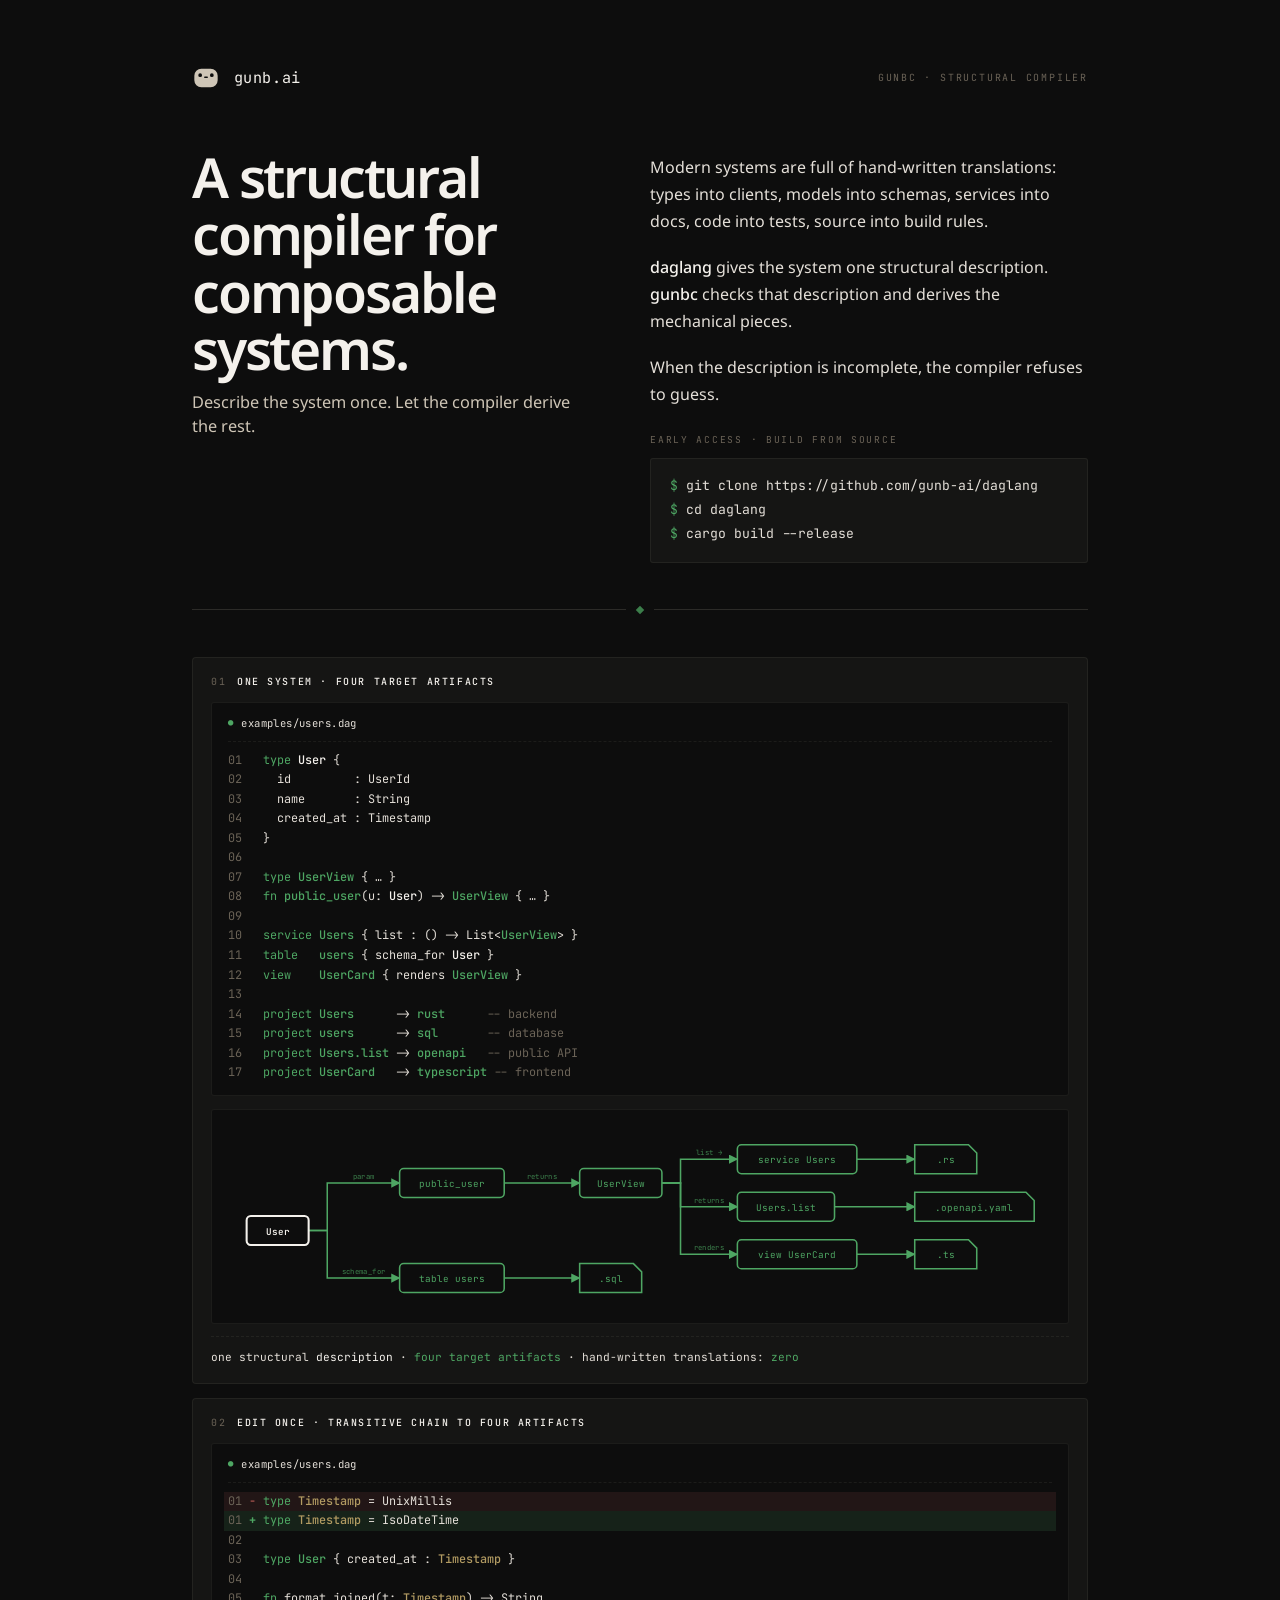
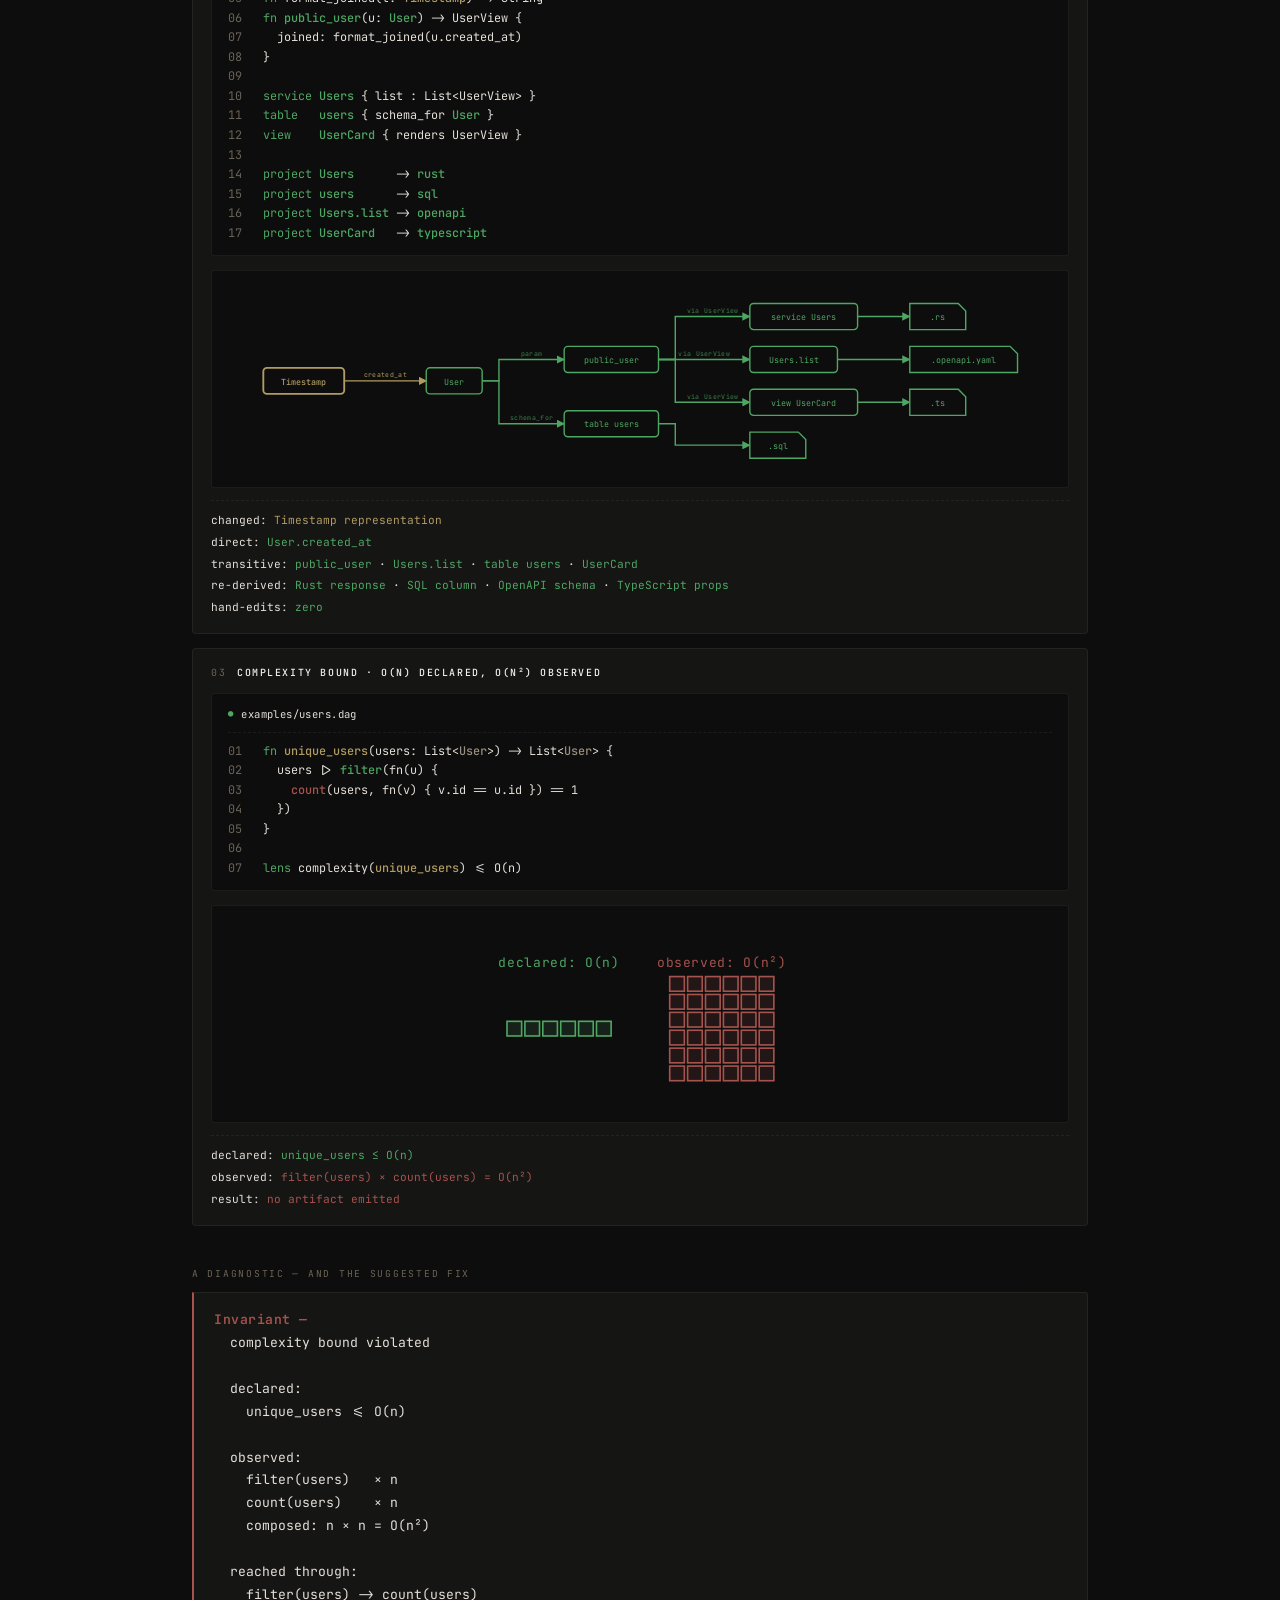
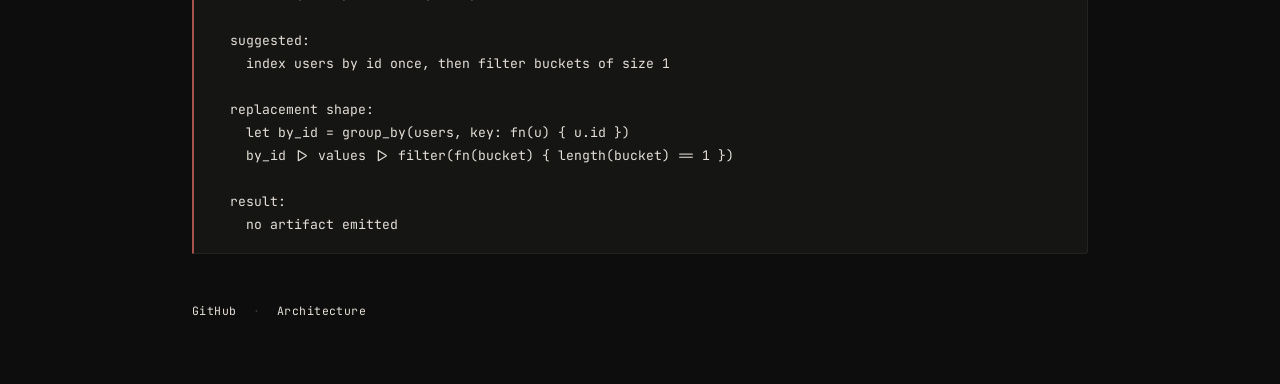
==== commit 2ab81712: "refactor(cards): one shared system, derived views, brass focus role Three cards are no longer indepe" ====
--- a/index.html
+++ b/index.html
@@ -68,9 +68,11 @@
       <div data-card="card-03"></div>
     </section>
 
-    <!-- Invariant — IS the receipt for Card 03. Same failure, full form. -->
+    <!-- Invariant — IS the receipt for Card 03. Same failure, full form.
+         Includes the suggested replacement shape: the compiler does not
+         just diagnose, it shows the O(n) rewrite. -->
     <section class="diagnostic">
-      <span class="section-label">a diagnostic</span>
+      <span class="section-label">a diagnostic — and the suggested fix</span>
 <pre class="invariant"><span class="title">Invariant —</span>
   complexity bound violated
 
@@ -83,7 +85,14 @@
     composed: n × n = O(n²)
 
   reached through:
-    filter(users) -> count(users)
+    filter(users) -&gt; count(users)
+
+  suggested:
+    index users by id once, then filter buckets of size 1
+
+  replacement shape:
+    let by_id = group_by(users, key: fn(u) { u.id })
+    by_id |&gt; values |&gt; filter(fn(bucket) { length(bucket) == 1 })
 
   result:
     no artifact emitted</pre>
--- a/assets/site.css
+++ b/assets/site.css
@@ -14,19 +14,26 @@
 
 :root {
   /* Hue and accent parameters — change once, propagate everywhere */
-  --hue-warm: 37;
-  --hue-moss: 134;
-  --hue-clay: 3;
+  --hue-warm:  37;
+  --hue-moss:  134;
+  --hue-clay:  3;
+  --hue-brass: 43;
   --accent-sat: 36%;
   --accent-l: 48%;
 
-  /* Accents — moss = structural continuity, clay = boundary/diagnostic */
+  /* Accents — materials, not status signals.
+     moss   = structural continuity / derived / held / re-derived
+     clay   = boundary / removed / violated / no artifact emitted
+     brass  = human edit focus / selected source fact (rare, narrow) */
   --moss:        hsl(var(--hue-moss), var(--accent-sat), var(--accent-l));
   --moss-dim:    hsl(var(--hue-moss), var(--accent-sat), 36%);
   --moss-subtle: hsla(var(--hue-moss), var(--accent-sat), var(--accent-l), 0.14);
   --clay:        hsl(var(--hue-clay), var(--accent-sat), var(--accent-l));
   --clay-dim:    hsl(var(--hue-clay), var(--accent-sat), 36%);
   --clay-subtle: hsla(var(--hue-clay), var(--accent-sat), var(--accent-l), 0.14);
+  --brass:        hsl(var(--hue-brass), 34%, 54%);
+  --brass-dim:    hsl(var(--hue-brass), 28%, 40%);
+  --brass-subtle: hsla(var(--hue-brass), 34%, 54%, 0.13);
 
   /* Neutrals — void scale (dark surfaces) */
   --void:     hsl(var(--hue-warm), 0%, 5%);
@@ -260,13 +267,23 @@
 
 /* ╔══ ROLE TOKENS — shared between code spans and graph elements ═
    The visual-correspondence rule: every colored code token has a
-   same-colored graph object, and vice versa. */
-
-.map-root      { color: var(--warm-white); }
-.map-affected  { color: var(--moss); }
-.map-changed   { color: var(--clay); }
+   same-colored graph object, and vice versa.
+
+   Taxonomy (one color per structural meaning):
+     stable    ordinary structure                    warm-white
+     focus     the source fact this card pivots on   brass
+     derived   re-derived / held / downstream        moss
+     artifact  terminal generated slot               moss
+     removed   diff removal                          clay
+     boundary  violation / no artifact emitted       clay
+     context   ambient text without a role           stone */
+
+.map-stable    { color: var(--warm-white); }
+.map-focus     { color: var(--brass); }
+.map-derived   { color: var(--moss); }
 .map-artifact  { color: var(--moss); }
-.map-blocked   { color: var(--clay); }
+.map-removed   { color: var(--clay); }
+.map-boundary  { color: var(--clay); }
 .map-context   { color: var(--stone-dim); }
 
 
@@ -293,13 +310,14 @@
 .card-num  { color: var(--stone-faint); }
 .card-name { color: var(--warm-white); font-weight: 500; }
 
+/* Stacked vertically so code and graph each get the full card width.
+   Earlier 50/50 split squeezed graphs with long chains down to ~5 px
+   effective text. With one model and many derived views, the graph
+   may carry as much information as the code; both deserve the page. */
 .card-body {
   display: grid;
-  grid-template-columns: minmax(0, 1.05fr) minmax(0, 0.95fr);
-  gap: 0.85rem; align-items: start;
-}
-@media (max-width: 760px) {
-  .card-body { grid-template-columns: 1fr; }
+  grid-template-columns: 1fr;
+  gap: 0.85rem;
 }
 
 /* Code pane */
@@ -359,36 +377,61 @@
   font-size: 9px;
   fill: var(--warm-white-dim);
 }
-.graph-node.map-root rect       { fill: none; stroke: var(--warm-white); stroke-width: 2; }
-.graph-node.map-root text       { fill: var(--warm-white); font-weight: 600; }
-.graph-node.map-affected rect   { fill: none; stroke: var(--moss); stroke-width: 1.5; }
-.graph-node.map-affected text   { fill: var(--moss); }
-.graph-node.map-changed rect    { fill: none; stroke: var(--clay); stroke-width: 2; }
-.graph-node.map-changed text    { fill: var(--clay); font-weight: 500; }
-.graph-node.map-context rect    { fill: none; stroke: var(--stone-faint); stroke-width: 1; stroke-opacity: 0.55; }
-.graph-node.map-context text    { fill: var(--stone-dim); }
-.graph-node.map-blocked rect    { fill: none; stroke: var(--clay); stroke-width: 1.5; stroke-dasharray: 4 3; }
-.graph-node.map-blocked text    { fill: var(--clay); }
+/* Nodes are filled with the card-graph background so edges
+   underneath are masked at crossings. */
+.graph-node rect,
+.graph-node.map-artifact path { fill: var(--void); }
+
+.graph-node.map-stable rect    { stroke: var(--warm-white); stroke-width: 2; }
+.graph-node.map-stable text    { fill: var(--warm-white); font-weight: 600; }
+.graph-node.map-focus rect     { stroke: var(--brass); stroke-width: 2; }
+.graph-node.map-focus text     { fill: var(--brass); font-weight: 500; }
+.graph-node.map-derived rect   { stroke: var(--moss); stroke-width: 1.5; }
+.graph-node.map-derived text   { fill: var(--moss); }
+.graph-node.map-removed rect   { stroke: var(--clay); stroke-width: 1.5; stroke-dasharray: 4 3; }
+.graph-node.map-removed text   { fill: var(--clay); }
+.graph-node.map-boundary rect  { stroke: var(--clay); stroke-width: 2; }
+.graph-node.map-boundary text  { fill: var(--clay); font-weight: 500; }
+.graph-node.map-context rect   { stroke: var(--stone-faint); stroke-width: 1; stroke-opacity: 0.55; }
+.graph-node.map-context text   { fill: var(--stone-dim); }
 
 /* Artifact (cut-corner) */
-.graph-node.map-artifact path,
-.graph-node.map-artifact line { fill: none; stroke: var(--moss); stroke-width: 1.5; }
+.graph-node.map-artifact path { stroke: var(--moss); stroke-width: 1.5; }
 .graph-node.map-artifact text { fill: var(--moss); }
 
 .graph-edge { fill: none; stroke-width: 1.5; stroke-linecap: round; }
-.graph-edge.map-affected { stroke: var(--moss); }
-.graph-edge.map-changed  { stroke: var(--clay); }
+.graph-edge.map-stable   { stroke: var(--warm-white); }
+.graph-edge.map-focus    { stroke: var(--brass); }
+.graph-edge.map-derived  { stroke: var(--moss); }
+.graph-edge.map-removed  { stroke: var(--clay); stroke-dasharray: 4 3; }
+.graph-edge.map-boundary { stroke: var(--clay); }
 .graph-edge.map-context  { stroke: var(--stone-faint); stroke-opacity: 0.5; }
-.graph-edge.map-blocked  { stroke: var(--clay); stroke-dasharray: 4 3; }
 
 .graph-edge-label {
   font-family: var(--font-mono);
   font-size: 7px;
   letter-spacing: 0.05em;
 }
-.graph-edge-label.map-affected { fill: var(--moss-dim); }
-.graph-edge-label.map-changed  { fill: var(--clay); }
+.graph-edge-label.map-stable   { fill: var(--warm-white); }
+.graph-edge-label.map-focus    { fill: var(--brass); }
+.graph-edge-label.map-derived  { fill: var(--moss-dim); }
+.graph-edge-label.map-removed  { fill: var(--clay); }
+.graph-edge-label.map-boundary { fill: var(--clay); }
 .graph-edge-label.map-context  { fill: var(--stone-faint); }
+
+/* Cost-area cells — for the complexity visualization. Two grids side-
+   by-side: declared O(n) as a 1×n strip, observed O(n²) as an n×n
+   square. The aspect ratio of the rendered grids IS the cost argument. */
+.cost-area rect { fill: none; stroke-width: 1; }
+.cost-area.map-derived  rect { stroke: var(--moss); fill: var(--moss-subtle); }
+.cost-area.map-boundary rect { stroke: var(--clay); fill: var(--clay-subtle); }
+.cost-area-label {
+  font-family: var(--font-mono);
+  font-size: 8px;
+  letter-spacing: 0.05em;
+}
+.cost-area.map-derived  .cost-area-label { fill: var(--moss); }
+.cost-area.map-boundary .cost-area-label { fill: var(--clay); }
 
 /* Receipt */
 .card-receipt {
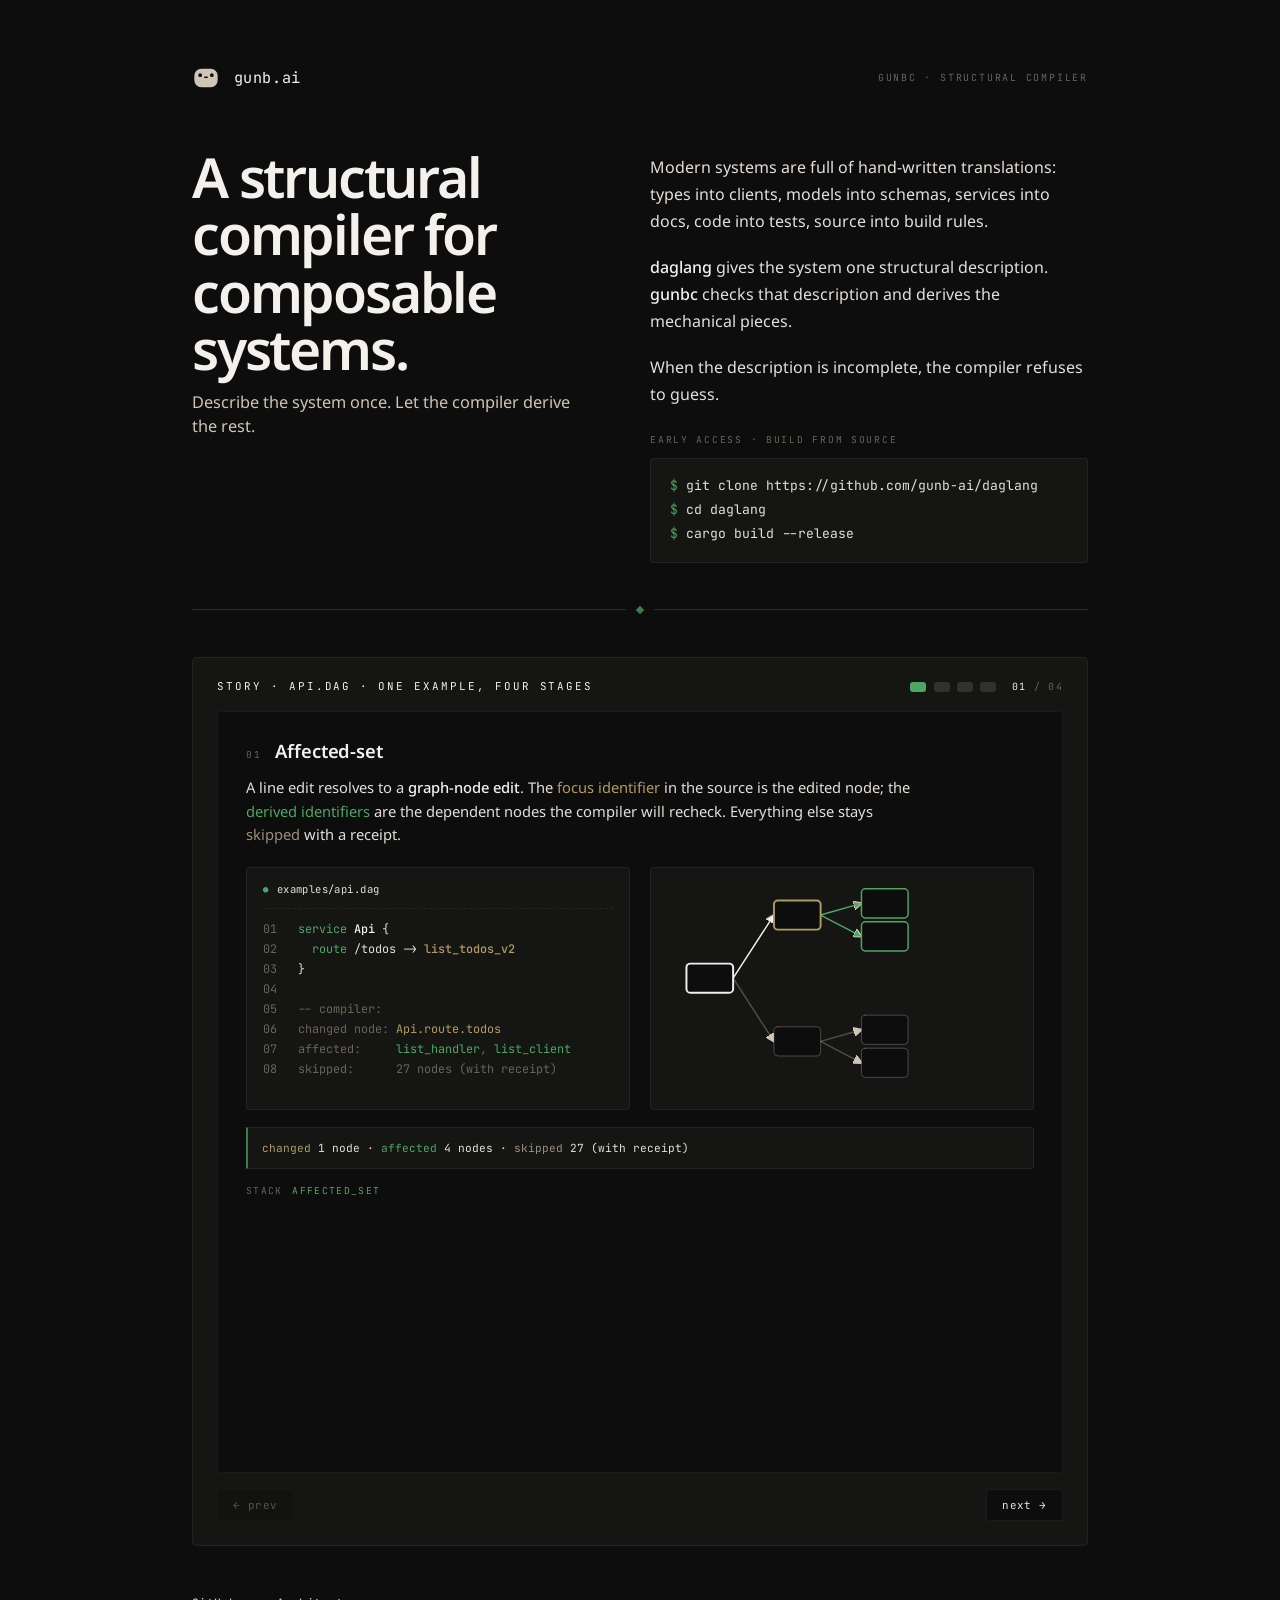
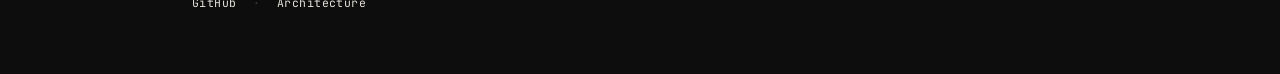
==== commit 728d2597: "feat(site): replace three cards with one progressive deck Operator asked to scrap the three independ" ====
--- a/index.html
+++ b/index.html
@@ -59,44 +59,10 @@
     <!-- Carved rule — fills page width, aligns with specimen cards below -->
     <div class="carved-rule" aria-hidden="true"><span class="notch"></span></div>
 
-    <!-- Three cards — generated from assets/cards.js. Each card spec
-         drives both code rendering and SVG graph. Validation catches
-         any code ref that does not map to a graph node. -->
-    <section class="story-ledger" aria-label="three causal proofs">
-      <div data-card="card-01"></div>
-      <div data-card="card-02"></div>
-      <div data-card="card-03"></div>
-    </section>
-
-    <!-- Invariant — IS the receipt for Card 03. Same failure, full form.
-         Includes the suggested replacement shape: the compiler does not
-         just diagnose, it shows the O(n) rewrite. -->
-    <section class="diagnostic">
-      <span class="section-label">a diagnostic — and the suggested fix</span>
-<pre class="invariant"><span class="title">Invariant —</span>
-  complexity bound violated
-
-  declared:
-    unique_users &lt;= O(n)
-
-  observed:
-    filter(users)   × n
-    count(users)    × n
-    composed: n × n = O(n²)
-
-  reached through:
-    filter(users) -&gt; count(users)
-
-  suggested:
-    index users by id once, then filter buckets of size 1
-
-  replacement shape:
-    let by_id = group_by(users, key: fn(u) { u.id })
-    by_id |&gt; values |&gt; filter(fn(bucket) { length(bucket) == 1 })
-
-  result:
-    no artifact emitted</pre>
-    </section>
+    <!-- One progressive example, four accreting stages. The deck is
+         generated from assets/cards.js. Navigate with prev/next or
+         ← / → keys. Each stage adds a layer to the same base diagram. -->
+    <div data-deck="api.dag"></div>
 
     <!-- Footer -->
     <footer class="foot">
--- a/assets/site.css
+++ b/assets/site.css
@@ -270,65 +270,126 @@
    same-colored graph object, and vice versa.
 
    Taxonomy (one color per structural meaning):
-     stable    ordinary structure                    warm-white
-     focus     the source fact this card pivots on   brass
-     derived   re-derived / held / downstream        moss
-     artifact  terminal generated slot               moss
-     removed   diff removal                          clay
-     boundary  violation / no artifact emitted       clay
-     context   ambient text without a role           stone */
-
-.map-stable    { color: var(--warm-white); }
-.map-focus     { color: var(--brass); }
-.map-derived   { color: var(--moss); }
-.map-artifact  { color: var(--moss); }
-.map-removed   { color: var(--clay); }
-.map-boundary  { color: var(--clay); }
-.map-context   { color: var(--stone-dim); }
-
-
-/* ╔══ STORY LEDGER — sequence of generated cards ═══════════════════
-   Cards are rendered by assets/cards.js from a single spec. */
-
-.story-ledger {
+     stable      ordinary structure                    warm-white
+     focus       the source fact this card pivots on   brass
+     derived     directly downstream / 1-2 hops        moss
+     transitive  multi-hop downstream (distant kin)    moss-dim
+     artifact    terminal generated slot               warm-white
+     removed     diff removal                          clay
+     boundary    violation / no artifact emitted       clay
+     context     ambient text without a role           stone
+
+   stable and artifact share warm-white intentionally: they are the
+   bookends of the system (source root and target slot). The cut-
+   corner pentagon shape carries the artifact distinction. */
+
+.map-stable     { color: var(--warm-white); }
+.map-focus      { color: var(--brass); }
+.map-derived    { color: var(--moss); }
+.map-transitive { color: var(--moss-dim); }
+.map-artifact   { color: var(--warm-white); }
+.map-removed    { color: var(--clay); }
+.map-boundary   { color: var(--clay); }
+.map-context    { color: var(--stone-dim); }
+
+
+/* ╔══ STORY DECK — one progressive example, four accreting stages ═══
+   Rendered by assets/cards.js. Each stage shares the same base graph;
+   the visual story builds up layer by layer (lasso, dots, artifacts).
+   Navigate via prev/next buttons or ← / → keys. */
+
+.deck {
   margin: var(--gap-lg) 0;
-  display: grid; gap: var(--gap-sm);
-}
-
-.card {
   background: var(--void-up);
   border: 1px solid var(--border-dark);
+  border-radius: 5px;
+  padding: 1.25rem 1.5rem 1.5rem;
+  outline: none;
+}
+.deck-head {
+  display: flex; align-items: center; gap: 1rem;
+  margin-bottom: 1rem;
+  flex-wrap: wrap;
+}
+.deck-name {
+  font-family: var(--font-mono); font-size: 0.68rem;
+  letter-spacing: 0.18em; text-transform: uppercase;
+  color: var(--warm-white);
+}
+.deck-head .deck-ticks {
+  margin-left: auto;
+  display: flex; align-items: center; gap: 0.45rem;
+  flex: 0 0 auto;
+}
+.deck-tick {
+  width: 16px; height: 10px;
+  background: var(--border-dark-strong);
+  border-radius: 3px;
+  transition: background 0.2s;
+}
+.deck-tick.active { background: var(--moss); }
+.deck-pos {
+  font-family: var(--font-mono); font-size: 0.62rem;
+  letter-spacing: 0.13em; color: var(--stone-faint);
+}
+.deck-pos .deck-current { color: var(--warm-white); }
+
+.deck-stage {
+  overflow: hidden;
+  border: 1px solid var(--border-dark);
   border-radius: 4px;
-  padding: 1rem 1.15rem 1.05rem;
-  display: grid; gap: 0.75rem;
-}
-.card-head {
-  display: flex; align-items: baseline; gap: 0.65rem;
-  font-family: var(--font-mono); font-size: 0.62rem;
-  letter-spacing: 0.16em; text-transform: uppercase;
-}
-.card-num  { color: var(--stone-faint); }
-.card-name { color: var(--warm-white); font-weight: 500; }
-
-/* Stacked vertically so code and graph each get the full card width.
-   Earlier 50/50 split squeezed graphs with long chains down to ~5 px
-   effective text. With one model and many derived views, the graph
-   may carry as much information as the code; both deserve the page. */
-.card-body {
+  background: var(--void);
+}
+.card-track {
+  display: flex;
+  transition: transform 0.35s cubic-bezier(0.4, 0, 0.2, 1);
+}
+.deck-card {
+  flex: 0 0 100%;
+  padding: 1.5rem 1.75rem 1.5rem;
+  box-sizing: border-box;
+}
+.deck-card-head {
+  display: flex; align-items: baseline; gap: 0.85rem;
+  margin-bottom: 0.65rem;
+  flex-wrap: wrap;
+}
+.deck-card-num {
+  font-family: var(--font-mono); font-size: 0.6rem;
+  letter-spacing: 0.18em; text-transform: uppercase;
+  color: var(--stone-faint);
+}
+.deck-card-name {
+  font-family: var(--font-sans); font-weight: 600;
+  font-size: 1.15rem; color: var(--warm-white);
+  letter-spacing: -0.005em;
+}
+.deck-card-concept {
+  font-family: var(--font-sans); font-size: 0.92rem;
+  line-height: 1.6; color: var(--warm-white-dim);
+  margin: 0 0 1.25rem; max-width: 46em;
+}
+.deck-card-concept strong { color: var(--warm-white); font-weight: 500; }
+
+.deck-card-body {
   display: grid;
-  grid-template-columns: 1fr;
-  gap: 0.85rem;
+  grid-template-columns: 1fr 1fr;
+  gap: 1.25rem;
+  align-items: stretch;
+}
+@media (max-width: 820px) {
+  .deck-card-body { grid-template-columns: 1fr; }
 }
 
 /* Code pane */
 .card-code {
-  background: var(--void);
-  border: 1px solid var(--border-dark);
-  border-radius: 3px;
-  padding: 0.75rem 0.95rem;
+  background: var(--void-up);
+  border: 1px solid var(--border-dark);
+  border-radius: 4px;
+  padding: 0.85rem 1rem 0.95rem;
   font-family: var(--font-mono); font-size: 0.74rem;
   color: var(--warm-white-dim);
-  line-height: 1.65;
+  line-height: 1.7;
   overflow-x: auto;
 }
 .card-code-head {
@@ -337,7 +398,7 @@
   color: var(--stone-faint);
   padding-bottom: 0.55rem;
   border-bottom: 1px dashed var(--border-dark);
-  margin-bottom: 0.55rem;
+  margin-bottom: 0.6rem;
   display: flex; align-items: center; gap: 0.45rem;
 }
 .card-code-head .ck-dot  { color: var(--moss); font-size: 0.55rem; }
@@ -360,16 +421,21 @@
 
 /* Graph pane — generated SVG */
 .card-graph {
-  background: var(--void);
-  border: 1px solid var(--border-dark);
-  border-radius: 3px;
-  padding: 0.75rem 0.95rem;
+  background: var(--void-up);
+  border: 1px solid var(--border-dark);
+  border-radius: 4px;
+  padding: 0.85rem 1rem;
+  display: flex; align-items: center; justify-content: center;
+  min-height: 14rem;
   overflow: hidden;
 }
 .card-graph svg {
   display: block;
   width: 100%; height: auto;
-  max-height: 12rem;
+  max-width: 24rem;
+  max-height: 14rem;
+  color: var(--stone);
+  overflow: visible;
 }
 
 .graph-node text {
@@ -382,42 +448,51 @@
 .graph-node rect,
 .graph-node.map-artifact path { fill: var(--void); }
 
-.graph-node.map-stable rect    { stroke: var(--warm-white); stroke-width: 2; }
-.graph-node.map-stable text    { fill: var(--warm-white); font-weight: 600; }
-.graph-node.map-focus rect     { stroke: var(--brass); stroke-width: 2; }
-.graph-node.map-focus text     { fill: var(--brass); font-weight: 500; }
-.graph-node.map-derived rect   { stroke: var(--moss); stroke-width: 1.5; }
-.graph-node.map-derived text   { fill: var(--moss); }
-.graph-node.map-removed rect   { stroke: var(--clay); stroke-width: 1.5; stroke-dasharray: 4 3; }
-.graph-node.map-removed text   { fill: var(--clay); }
-.graph-node.map-boundary rect  { stroke: var(--clay); stroke-width: 2; }
-.graph-node.map-boundary text  { fill: var(--clay); font-weight: 500; }
-.graph-node.map-context rect   { stroke: var(--stone-faint); stroke-width: 1; stroke-opacity: 0.55; }
-.graph-node.map-context text   { fill: var(--stone-dim); }
-
-/* Artifact (cut-corner) */
-.graph-node.map-artifact path { stroke: var(--moss); stroke-width: 1.5; }
-.graph-node.map-artifact text { fill: var(--moss); }
+.graph-node.map-stable rect     { stroke: var(--warm-white); stroke-width: 2; }
+.graph-node.map-stable text     { fill: var(--warm-white); font-weight: 600; }
+.graph-node.map-focus rect      { stroke: var(--brass); stroke-width: 2; }
+.graph-node.map-focus text      { fill: var(--brass); font-weight: 500; }
+.graph-node.map-derived rect    { stroke: var(--moss); stroke-width: 1.5; }
+.graph-node.map-derived text    { fill: var(--moss); }
+.graph-node.map-transitive rect { stroke: var(--moss-dim); stroke-width: 1; stroke-opacity: 0.8; }
+.graph-node.map-transitive text { fill: var(--moss-dim); }
+.graph-node.map-removed rect    { stroke: var(--clay); stroke-width: 1.5; stroke-dasharray: 4 3; }
+.graph-node.map-removed text    { fill: var(--clay); }
+.graph-node.map-boundary rect   { stroke: var(--clay); stroke-width: 2; }
+.graph-node.map-boundary text   { fill: var(--clay); font-weight: 500; }
+.graph-node.map-context rect    { stroke: var(--stone-faint); stroke-width: 1; stroke-opacity: 0.55; }
+.graph-node.map-context text    { fill: var(--stone-dim); }
+.graph-node.map-skipped rect    { stroke: var(--stone); stroke-width: 1; stroke-opacity: 0.32; }
+.graph-node.map-skipped text    { fill: var(--stone-dim); fill-opacity: 0.4; }
+
+/* Artifact (cut-corner) — warm-white so artifacts read as the
+   system's terminal bookends, distinct from moss derived nodes.
+   Shape and color both carry the structural distinction. */
+.graph-node.map-artifact path { stroke: var(--warm-white); stroke-width: 1.5; }
+.graph-node.map-artifact text { fill: var(--warm-white); }
 
 .graph-edge { fill: none; stroke-width: 1.5; stroke-linecap: round; }
-.graph-edge.map-stable   { stroke: var(--warm-white); }
-.graph-edge.map-focus    { stroke: var(--brass); }
-.graph-edge.map-derived  { stroke: var(--moss); }
-.graph-edge.map-removed  { stroke: var(--clay); stroke-dasharray: 4 3; }
-.graph-edge.map-boundary { stroke: var(--clay); }
-.graph-edge.map-context  { stroke: var(--stone-faint); stroke-opacity: 0.5; }
+.graph-edge.map-stable     { stroke: var(--warm-white); }
+.graph-edge.map-focus      { stroke: var(--brass); }
+.graph-edge.map-derived    { stroke: var(--moss); }
+.graph-edge.map-transitive { stroke: var(--moss-dim); stroke-opacity: 0.8; }
+.graph-edge.map-removed    { stroke: var(--clay); stroke-dasharray: 4 3; }
+.graph-edge.map-boundary   { stroke: var(--clay); }
+.graph-edge.map-context    { stroke: var(--stone-faint); stroke-opacity: 0.5; }
+.graph-edge.map-skipped    { stroke: var(--stone); stroke-opacity: 0.32; }
 
 .graph-edge-label {
   font-family: var(--font-mono);
   font-size: 7px;
   letter-spacing: 0.05em;
 }
-.graph-edge-label.map-stable   { fill: var(--warm-white); }
-.graph-edge-label.map-focus    { fill: var(--brass); }
-.graph-edge-label.map-derived  { fill: var(--moss-dim); }
-.graph-edge-label.map-removed  { fill: var(--clay); }
-.graph-edge-label.map-boundary { fill: var(--clay); }
-.graph-edge-label.map-context  { fill: var(--stone-faint); }
+.graph-edge-label.map-stable     { fill: var(--warm-white); }
+.graph-edge-label.map-focus      { fill: var(--brass); }
+.graph-edge-label.map-derived    { fill: var(--moss-dim); }
+.graph-edge-label.map-transitive { fill: var(--moss-dim); fill-opacity: 0.7; }
+.graph-edge-label.map-removed    { fill: var(--clay); }
+.graph-edge-label.map-boundary   { fill: var(--clay); }
+.graph-edge-label.map-context    { fill: var(--stone-faint); }
 
 /* Cost-area cells — for the complexity visualization. Two grids side-
    by-side: declared O(n) as a 1×n strip, observed O(n²) as an n×n
@@ -433,17 +508,64 @@
 .cost-area.map-derived  .cost-area-label { fill: var(--moss); }
 .cost-area.map-boundary .cost-area-label { fill: var(--clay); }
 
-/* Receipt */
+/* Receipt + stack chips */
 .card-receipt {
-  margin: 0;
-  padding-top: 0.65rem;
-  border-top: 1px dashed var(--border-dark);
+  margin-top: 1.1rem;
+  padding: 0.65rem 0.85rem;
+  background: var(--void-up);
+  border: 1px solid var(--border-dark);
+  border-left: 2px solid var(--moss-dim);
+  border-radius: 0 3px 3px 0;
   font-family: var(--font-mono); font-size: 0.7rem;
-  line-height: 1.65;
-  color: var(--warm-white-dim);
-  display: grid; gap: 0.2rem;
+  line-height: 1.7;
+  color: var(--warm-white-dim);
 }
 .card-receipt-line { white-space: normal; }
+.card-receipt-line + .card-receipt-line { margin-top: 0.15rem; }
+.deck-card-stack {
+  margin-top: 0.85rem;
+  font-family: var(--font-mono); font-size: 0.6rem;
+  letter-spacing: 0.14em; text-transform: uppercase;
+  color: var(--stone-faint);
+}
+.deck-card-stack .stack-label { margin-right: 0.6rem; color: var(--stone-faint); }
+.deck-card-stack .stack-piece { color: var(--moss); margin-right: 0.65rem; }
+.deck-card-stack .stack-piece + .stack-piece::before {
+  content: "+ ";
+  color: var(--stone-faint);
+  margin-right: 0.15rem;
+}
+
+/* Nav (prev/next buttons) */
+.deck-nav {
+  display: flex; align-items: center; gap: 1rem;
+  margin-top: 1rem;
+}
+.deck-btn {
+  background: var(--void);
+  border: 1px solid var(--border-dark);
+  border-radius: 3px;
+  padding: 0.5rem 0.95rem;
+  font-family: var(--font-mono); font-size: 0.68rem;
+  color: var(--warm-white-dim);
+  cursor: pointer;
+  letter-spacing: 0.04em;
+  transition: border-color 0.15s, color 0.15s;
+}
+.deck-btn:hover           { color: var(--moss); border-color: var(--moss-dim); }
+.deck-btn:focus-visible   { outline: 1px solid var(--moss); outline-offset: 2px; }
+.deck-btn:disabled        { opacity: 0.3; cursor: not-allowed; }
+.deck-btn:disabled:hover  { color: var(--warm-white-dim); border-color: var(--border-dark); }
+
+/* Lasso (dashed moss polygon) and dot markers for accreted layers */
+.graph-lasso {
+  fill: none;
+  stroke: var(--moss);
+  stroke-width: 2;
+  stroke-dasharray: 5 3;
+  stroke-linejoin: round;
+}
+.graph-dot { fill: var(--moss); stroke: none; }
 
 
 /* ╔══ FOOTER ════════════════════════════════════════════════════════ */
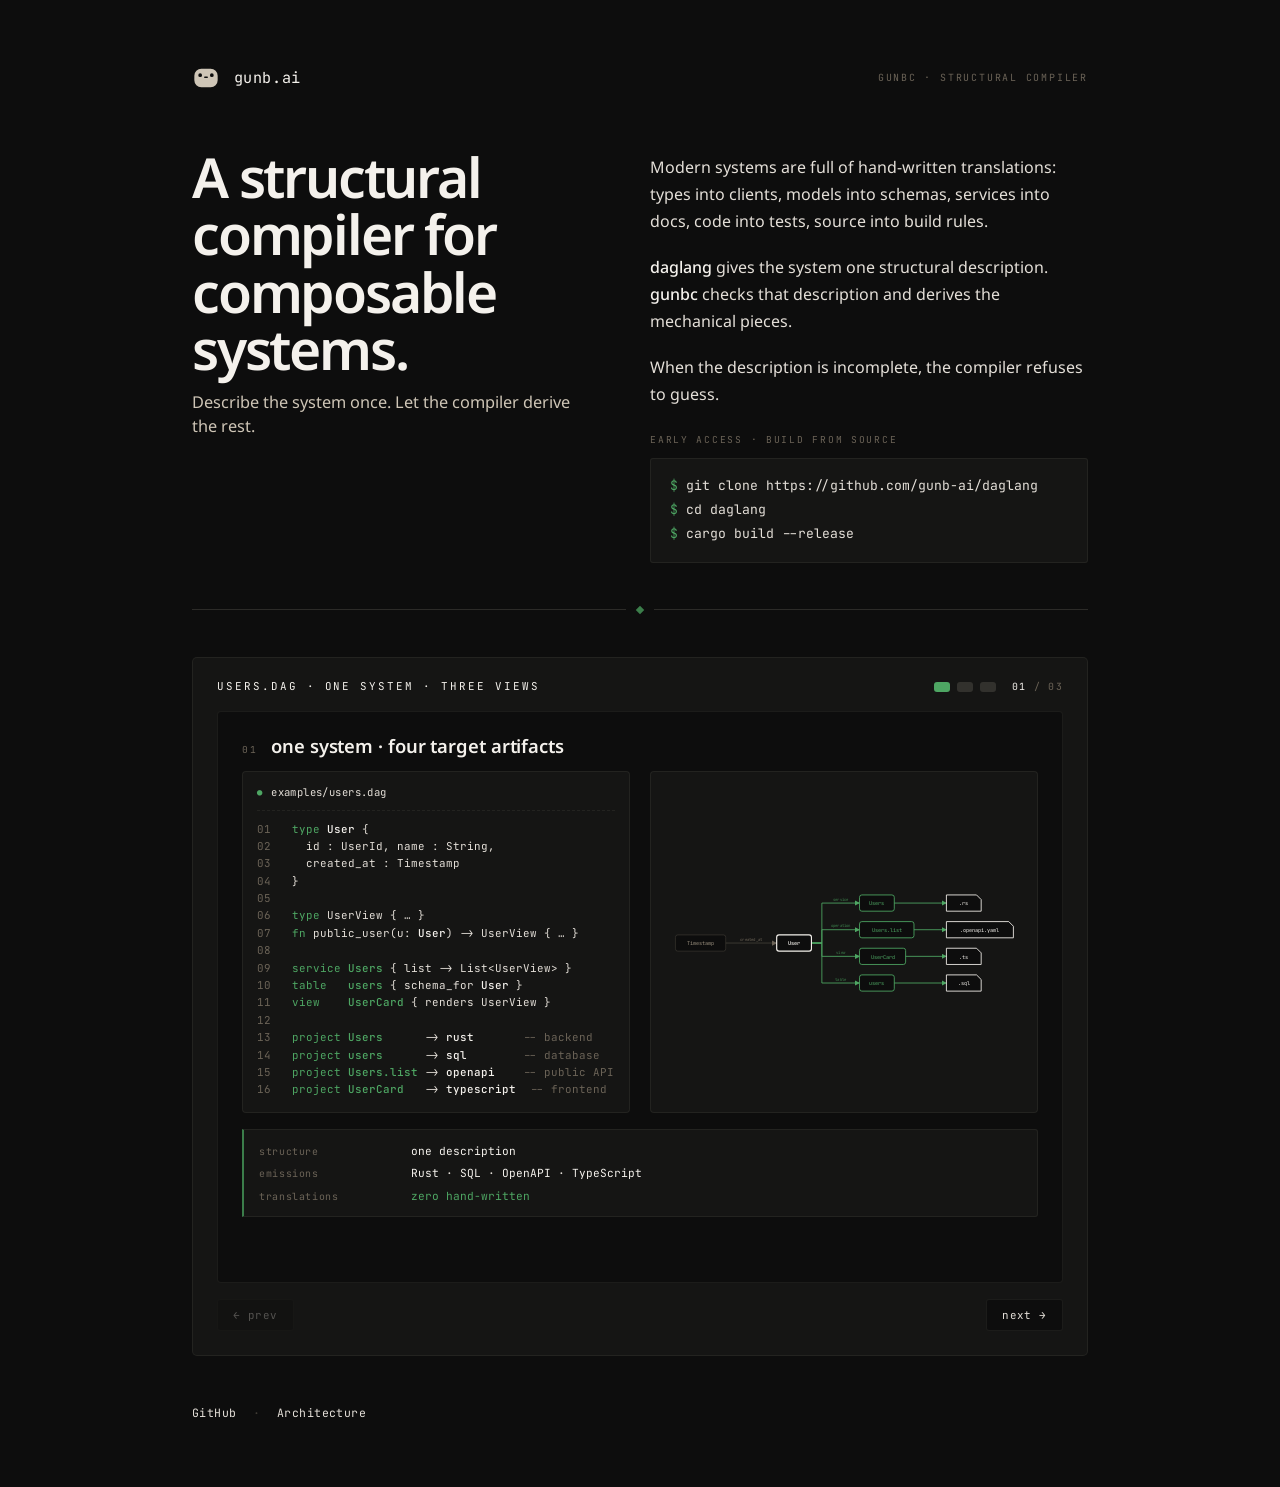
==== commit ad75ff97: "cards: one Users system, three isolated views Operator review asked to scrap the api.dag deck and re" ====
--- a/index.html
+++ b/index.html
@@ -59,10 +59,11 @@
     <!-- Carved rule — fills page width, aligns with specimen cards below -->
     <div class="carved-rule" aria-hidden="true"><span class="notch"></span></div>
 
-    <!-- One progressive example, four accreting stages. The deck is
-         generated from assets/cards.js. Navigate with prev/next or
-         ← / → keys. Each stage adds a layer to the same base diagram. -->
-    <div data-deck="api.dag"></div>
+    <!-- One Users system, three isolated views. Each card pivots on a
+         different structural claim (closure, propagation, budget) but
+         all read from the same source model. Navigate with prev/next
+         or ← / → keys. -->
+    <div data-deck="users.dag"></div>
 
     <!-- Footer -->
     <footer class="foot">
--- a/assets/site.css
+++ b/assets/site.css
@@ -346,7 +346,7 @@
 }
 .deck-card {
   flex: 0 0 100%;
-  padding: 1.5rem 1.75rem 1.5rem;
+  padding: 1.2rem 1.5rem 1.25rem;
   box-sizing: border-box;
 }
 .deck-card-head {
@@ -381,16 +381,17 @@
   .deck-card-body { grid-template-columns: 1fr; }
 }
 
-/* Code pane */
+/* Code pane — no horizontal scroll. If a line would overflow it
+   gets clipped at the panel edge; specs must keep lines short. */
 .card-code {
   background: var(--void-up);
   border: 1px solid var(--border-dark);
   border-radius: 4px;
-  padding: 0.85rem 1rem 0.95rem;
-  font-family: var(--font-mono); font-size: 0.74rem;
-  color: var(--warm-white-dim);
-  line-height: 1.7;
-  overflow-x: auto;
+  padding: 0.75rem 0.9rem 0.85rem;
+  font-family: var(--font-mono); font-size: 0.68rem;
+  color: var(--warm-white-dim);
+  line-height: 1.6;
+  overflow: hidden;
 }
 .card-code-head {
   font-size: 0.58rem;
@@ -419,21 +420,18 @@
 .ck-diff-add .ck-diff-sign { color: var(--moss); }
 .ck-ref { font-weight: 500; }
 
-/* Graph pane — generated SVG */
+/* Graph pane — SVG fills the pane (no excess whitespace). */
 .card-graph {
   background: var(--void-up);
   border: 1px solid var(--border-dark);
   border-radius: 4px;
-  padding: 0.85rem 1rem;
-  display: flex; align-items: center; justify-content: center;
-  min-height: 14rem;
+  padding: 0.7rem 0.85rem;
+  display: flex; align-items: stretch; justify-content: stretch;
   overflow: hidden;
 }
 .card-graph svg {
   display: block;
   width: 100%; height: auto;
-  max-width: 24rem;
-  max-height: 14rem;
   color: var(--stone);
   overflow: visible;
 }
@@ -508,32 +506,49 @@
 .cost-area.map-derived  .cost-area-label { fill: var(--moss); }
 .cost-area.map-boundary .cost-area-label { fill: var(--clay); }
 
-/* Receipt + stack chips */
+/* Receipt — structured label/value rows.
+   The receipt is the card's stamp, not a prose recap. Each row pairs
+   a small mono key (stone-faint) with a colored value carried by the
+   {role:text} token system. Card 03's receipt also embeds a code
+   block (the suggested replacement shape) — the "diagnostic" is just
+   another row of the receipt, not a separate panel. */
 .card-receipt {
-  margin-top: 1.1rem;
-  padding: 0.65rem 0.85rem;
+  margin-top: 1rem;
+  padding: 0.7rem 0.95rem;
   background: var(--void-up);
   border: 1px solid var(--border-dark);
   border-left: 2px solid var(--moss-dim);
   border-radius: 0 3px 3px 0;
   font-family: var(--font-mono); font-size: 0.7rem;
-  line-height: 1.7;
-  color: var(--warm-white-dim);
-}
-.card-receipt-line { white-space: normal; }
-.card-receipt-line + .card-receipt-line { margin-top: 0.15rem; }
-.deck-card-stack {
-  margin-top: 0.85rem;
-  font-family: var(--font-mono); font-size: 0.6rem;
-  letter-spacing: 0.14em; text-transform: uppercase;
+  line-height: 1.65;
+  color: var(--warm-white-dim);
+  display: grid; gap: 0.25rem;
+}
+.card-receipt-row {
+  display: grid;
+  grid-template-columns: 9rem 1fr;
+  gap: 0.5rem;
+  align-items: baseline;
+}
+@media (max-width: 540px) {
+  .card-receipt-row { grid-template-columns: 1fr; gap: 0.05rem; }
+}
+.rk {
   color: var(--stone-faint);
-}
-.deck-card-stack .stack-label { margin-right: 0.6rem; color: var(--stone-faint); }
-.deck-card-stack .stack-piece { color: var(--moss); margin-right: 0.65rem; }
-.deck-card-stack .stack-piece + .stack-piece::before {
-  content: "+ ";
-  color: var(--stone-faint);
-  margin-right: 0.15rem;
+  font-size: 0.62rem;
+  letter-spacing: 0.06em;
+  text-transform: lowercase;
+}
+.rv { color: var(--warm-white-dim); }
+.card-receipt-code {
+  margin-top: 0.1rem;
+  padding: 0.55rem 0.7rem;
+  background: var(--void);
+  border-radius: 3px;
+  font-size: 0.66rem;
+  color: var(--moss);
+  white-space: pre;
+  overflow-x: hidden;
 }
 
 /* Nav (prev/next buttons) */
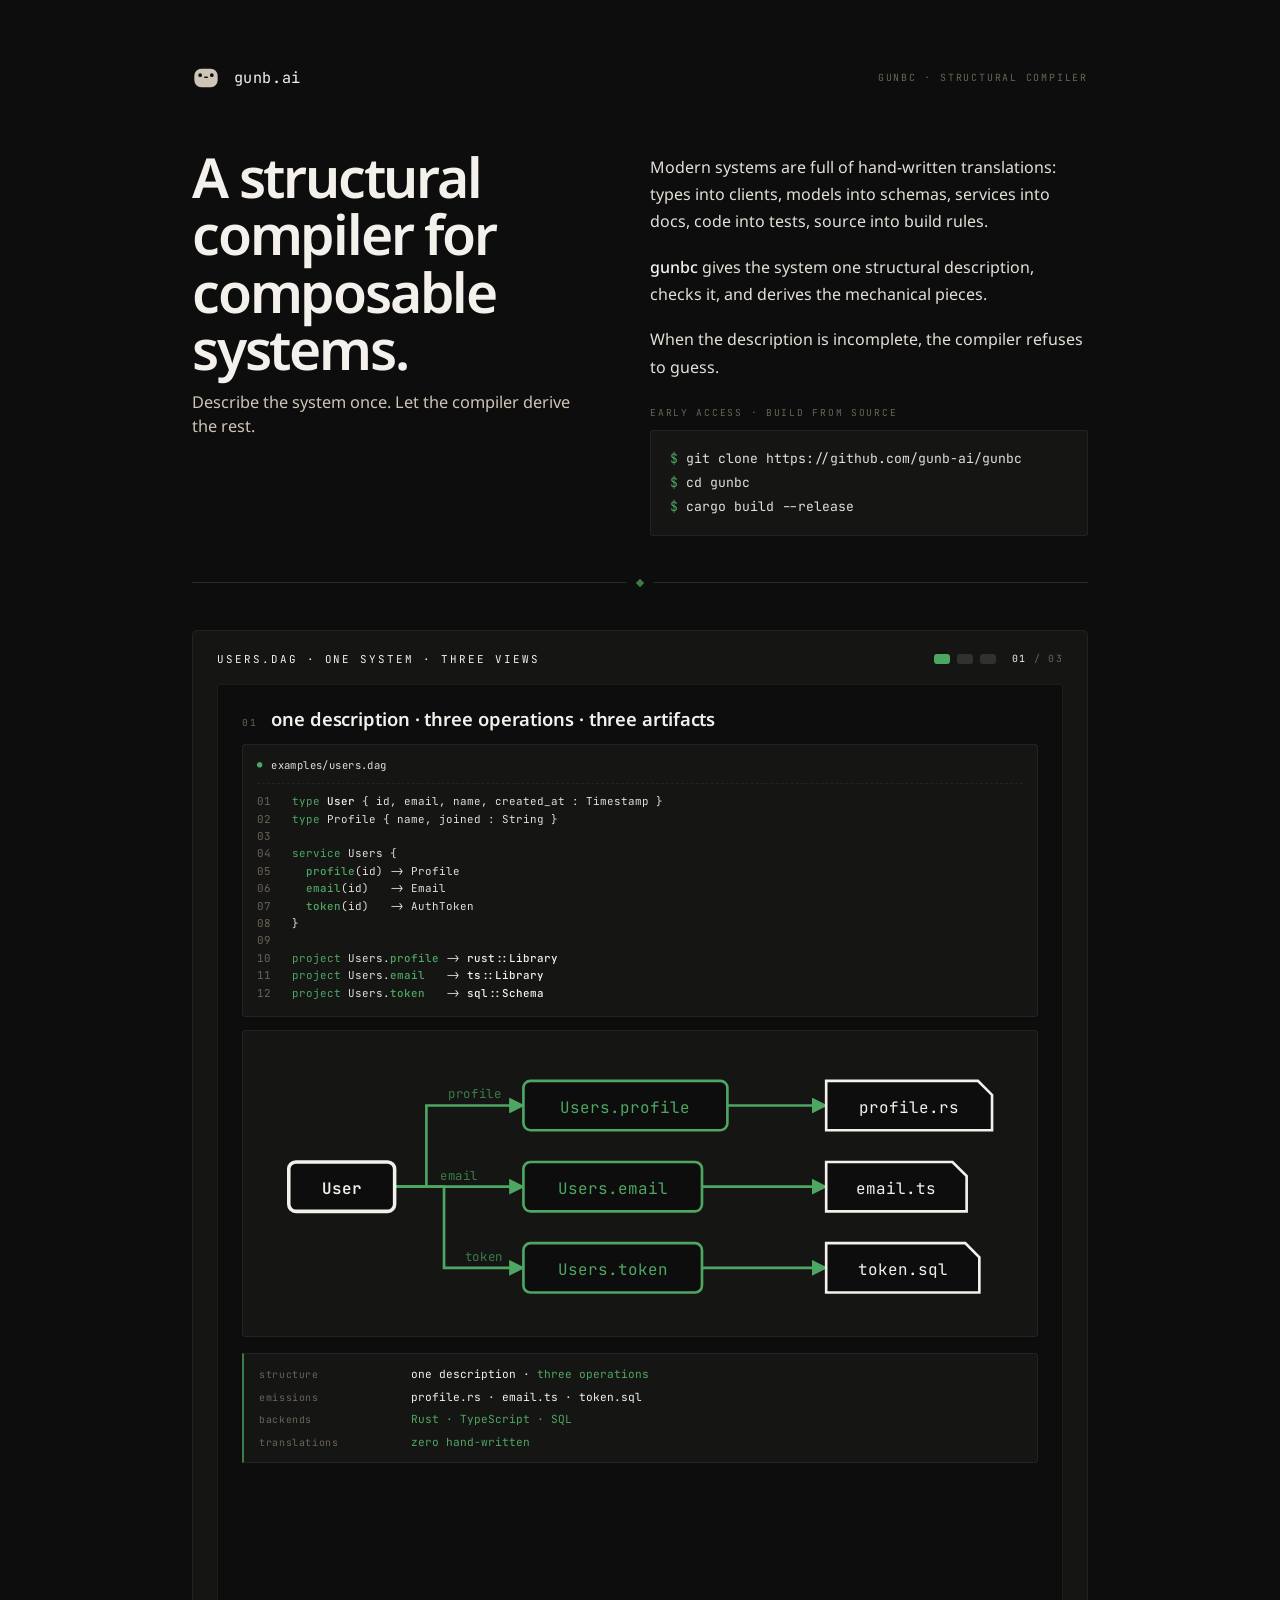
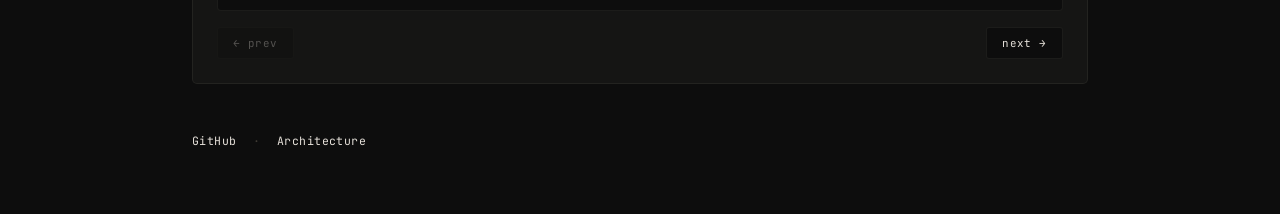
==== commit 50c8a48e: "v1: diversify projected artifacts + rename daglang -> gunbc - users.dag deck: the three operations n" ====
--- a/index.html
+++ b/index.html
@@ -4,7 +4,7 @@
   <meta charset="utf-8" />
   <meta name="viewport" content="width=device-width, initial-scale=1" />
   <title>gunb.ai — A structural compiler for composable systems</title>
-  <meta name="description" content="Modern systems are full of hand-written translations. daglang gives the system one structural description. gunbc checks that description and derives the mechanical pieces. When the description is incomplete, the compiler refuses to guess." />
+  <meta name="description" content="Modern systems are full of hand-written translations. gunbc gives the system one structural description, checks it, and derives the mechanical pieces. When the description is incomplete, the compiler refuses to guess." />
   <link rel="icon" type="image/svg+xml" href="assets/mark.svg" />
   <meta name="theme-color" content="#0c0d0c" />
   <link rel="preconnect" href="https://fonts.googleapis.com" />
@@ -42,15 +42,15 @@
           Modern systems are full of hand-written translations: types into clients, models into schemas, services into docs, code into tests, source into build rules.
         </p>
         <p>
-          <strong>daglang</strong> gives the system one structural description. <strong>gunbc</strong> checks that description and derives the mechanical pieces.
+          <strong>gunbc</strong> gives the system one structural description, checks it, and derives the mechanical pieces.
         </p>
         <p>
           When the description is incomplete, the compiler refuses to guess.
         </p>
         <section class="install">
           <span class="section-label">early access · build from source</span>
-<pre class="command"><span class="prompt">$ </span>git clone https://github.com/gunb-ai/daglang
-<span class="prompt">$ </span>cd daglang
+<pre class="command"><span class="prompt">$ </span>git clone https://github.com/gunb-ai/gunbc
+<span class="prompt">$ </span>cd gunbc
 <span class="prompt">$ </span>cargo build --release</pre>
         </section>
       </div>
@@ -67,9 +67,9 @@
 
     <!-- Footer -->
     <footer class="foot">
-      <a href="https://github.com/gunb-ai/daglang">GitHub</a>
+      <a href="https://github.com/gunb-ai/gunbc">GitHub</a>
       <span class="sep">·</span>
-      <a href="https://github.com/gunb-ai/daglang/blob/main/THESIS.md">Architecture</a>
+      <a href="https://github.com/gunb-ai/gunbc/blob/main/THESIS.md">Architecture</a>
     </footer>
 
   </main>
--- a/assets/site.css
+++ b/assets/site.css
@@ -286,7 +286,7 @@
 .map-stable     { color: var(--warm-white); }
 .map-focus      { color: var(--brass); }
 .map-derived    { color: var(--moss); }
-.map-transitive { color: var(--moss-dim); }
+.map-transitive { color: var(--warm-white-dim); }
 .map-artifact   { color: var(--warm-white); }
 .map-removed    { color: var(--clay); }
 .map-boundary   { color: var(--clay); }
@@ -371,14 +371,14 @@
 }
 .deck-card-concept strong { color: var(--warm-white); font-weight: 500; }
 
+/* Vertical stack: code and graph each get the full card width. The
+   richer system (with the Sessions parallel domain) makes the graph
+   wider than the code pane can accommodate when split 50/50; the
+   stacked layout keeps the SVG text readable. */
 .deck-card-body {
   display: grid;
-  grid-template-columns: 1fr 1fr;
-  gap: 1.25rem;
-  align-items: stretch;
-}
-@media (max-width: 820px) {
-  .deck-card-body { grid-template-columns: 1fr; }
+  grid-template-columns: 1fr;
+  gap: 0.85rem;
 }
 
 /* Code pane — no horizontal scroll. If a line would overflow it
@@ -420,18 +420,22 @@
 .ck-diff-add .ck-diff-sign { color: var(--moss); }
 .ck-ref { font-weight: 500; }
 
-/* Graph pane — SVG fills the pane (no excess whitespace). */
+/* Graph pane — SVG fills available width, capped at a reasonable
+   max-height so a tall viewBox does not push card height to absurd. */
 .card-graph {
   background: var(--void-up);
   border: 1px solid var(--border-dark);
   border-radius: 4px;
   padding: 0.7rem 0.85rem;
-  display: flex; align-items: stretch; justify-content: stretch;
+  display: flex; align-items: center; justify-content: center;
   overflow: hidden;
 }
 .card-graph svg {
   display: block;
-  width: 100%; height: auto;
+  max-width: 100%;
+  max-height: 22rem;
+  width: 100%;
+  height: auto;
   color: var(--stone);
   overflow: visible;
 }
@@ -452,8 +456,8 @@
 .graph-node.map-focus text      { fill: var(--brass); font-weight: 500; }
 .graph-node.map-derived rect    { stroke: var(--moss); stroke-width: 1.5; }
 .graph-node.map-derived text    { fill: var(--moss); }
-.graph-node.map-transitive rect { stroke: var(--moss-dim); stroke-width: 1; stroke-opacity: 0.8; }
-.graph-node.map-transitive text { fill: var(--moss-dim); }
+.graph-node.map-transitive rect { stroke: var(--warm-white-dim); stroke-width: 1.2; stroke-opacity: 0.75; }
+.graph-node.map-transitive text { fill: var(--warm-white-dim); }
 .graph-node.map-removed rect    { stroke: var(--clay); stroke-width: 1.5; stroke-dasharray: 4 3; }
 .graph-node.map-removed text    { fill: var(--clay); }
 .graph-node.map-boundary rect   { stroke: var(--clay); stroke-width: 2; }
@@ -465,15 +469,25 @@
 
 /* Artifact (cut-corner) — warm-white so artifacts read as the
    system's terminal bookends, distinct from moss derived nodes.
-   Shape and color both carry the structural distinction. */
-.graph-node.map-artifact path { stroke: var(--warm-white); stroke-width: 1.5; }
+   Shape and color both carry the structural distinction.
+   For artifacts that are present in the model but NOT in this card's
+   affected set (e.g. parallel-domain outputs in card 02), apply the
+   context role so they render as grey pentagons. */
+.graph-node.map-artifact path,
+.graph-node.map-artifact line { stroke: var(--warm-white); stroke-width: 1.5; }
 .graph-node.map-artifact text { fill: var(--warm-white); }
-
-.graph-edge { fill: none; stroke-width: 1.5; stroke-linecap: round; }
+.graph-node.map-context path,
+.graph-node.map-context line { stroke: var(--stone-faint); stroke-width: 1; stroke-opacity: 0.55; }
+.graph-node.map-context text { fill: var(--stone-dim); }
+
+/* Default stroke = stone so an edge with no matching role rule
+   is still visible (defensive: failing visibly beats failing silent). */
+.graph-edge { fill: none; stroke: var(--stone); stroke-width: 1.5; stroke-linecap: round; }
 .graph-edge.map-stable     { stroke: var(--warm-white); }
 .graph-edge.map-focus      { stroke: var(--brass); }
 .graph-edge.map-derived    { stroke: var(--moss); }
-.graph-edge.map-transitive { stroke: var(--moss-dim); stroke-opacity: 0.8; }
+.graph-edge.map-transitive { stroke: var(--warm-white-dim); stroke-opacity: 0.7; }
+.graph-edge.map-artifact   { stroke: var(--warm-white); }
 .graph-edge.map-removed    { stroke: var(--clay); stroke-dasharray: 4 3; }
 .graph-edge.map-boundary   { stroke: var(--clay); }
 .graph-edge.map-context    { stroke: var(--stone-faint); stroke-opacity: 0.5; }
@@ -487,24 +501,32 @@
 .graph-edge-label.map-stable     { fill: var(--warm-white); }
 .graph-edge-label.map-focus      { fill: var(--brass); }
 .graph-edge-label.map-derived    { fill: var(--moss-dim); }
-.graph-edge-label.map-transitive { fill: var(--moss-dim); fill-opacity: 0.7; }
+.graph-edge-label.map-transitive { fill: var(--warm-white-dim); }
+.graph-edge-label.map-artifact   { fill: var(--warm-white); }
 .graph-edge-label.map-removed    { fill: var(--clay); }
 .graph-edge-label.map-boundary   { fill: var(--clay); }
 .graph-edge-label.map-context    { fill: var(--stone-faint); }
 
-/* Cost-area cells — for the complexity visualization. Two grids side-
-   by-side: declared O(n) as a 1×n strip, observed O(n²) as an n×n
-   square. The aspect ratio of the rendered grids IS the cost argument. */
+/* Cost-area cells — per-cell coloring so a single panel can hold both
+   budget and overage. Bottom-aligned panels with the budget row at the
+   same Y in both: declared (1×n, all budget) sits as the bottom row
+   of the observed grid (n×n, with the n-1 rows above as overage).
+   The visual claim: observed extends UP past the declared ceiling. */
 .cost-area rect { fill: none; stroke-width: 1; }
-.cost-area.map-derived  rect { stroke: var(--moss); fill: var(--moss-subtle); }
-.cost-area.map-boundary rect { stroke: var(--clay); fill: var(--clay-subtle); }
+.cost-area rect.cost-cell-budget  { stroke: var(--moss); fill: var(--moss-subtle); }
+.cost-area rect.cost-cell-overage { stroke: var(--clay); fill: var(--clay-subtle); }
 .cost-area-label {
   font-family: var(--font-mono);
   font-size: 8px;
   letter-spacing: 0.05em;
-}
-.cost-area.map-derived  .cost-area-label { fill: var(--moss); }
-.cost-area.map-boundary .cost-area-label { fill: var(--clay); }
+  fill: var(--warm-white-dim);
+}
+.cost-area-sublabel {
+  font-family: var(--font-mono);
+  font-size: 7px;
+  letter-spacing: 0.05em;
+  fill: var(--stone-faint);
+}
 
 /* Receipt — structured label/value rows.
    The receipt is the card's stamp, not a prose recap. Each row pairs
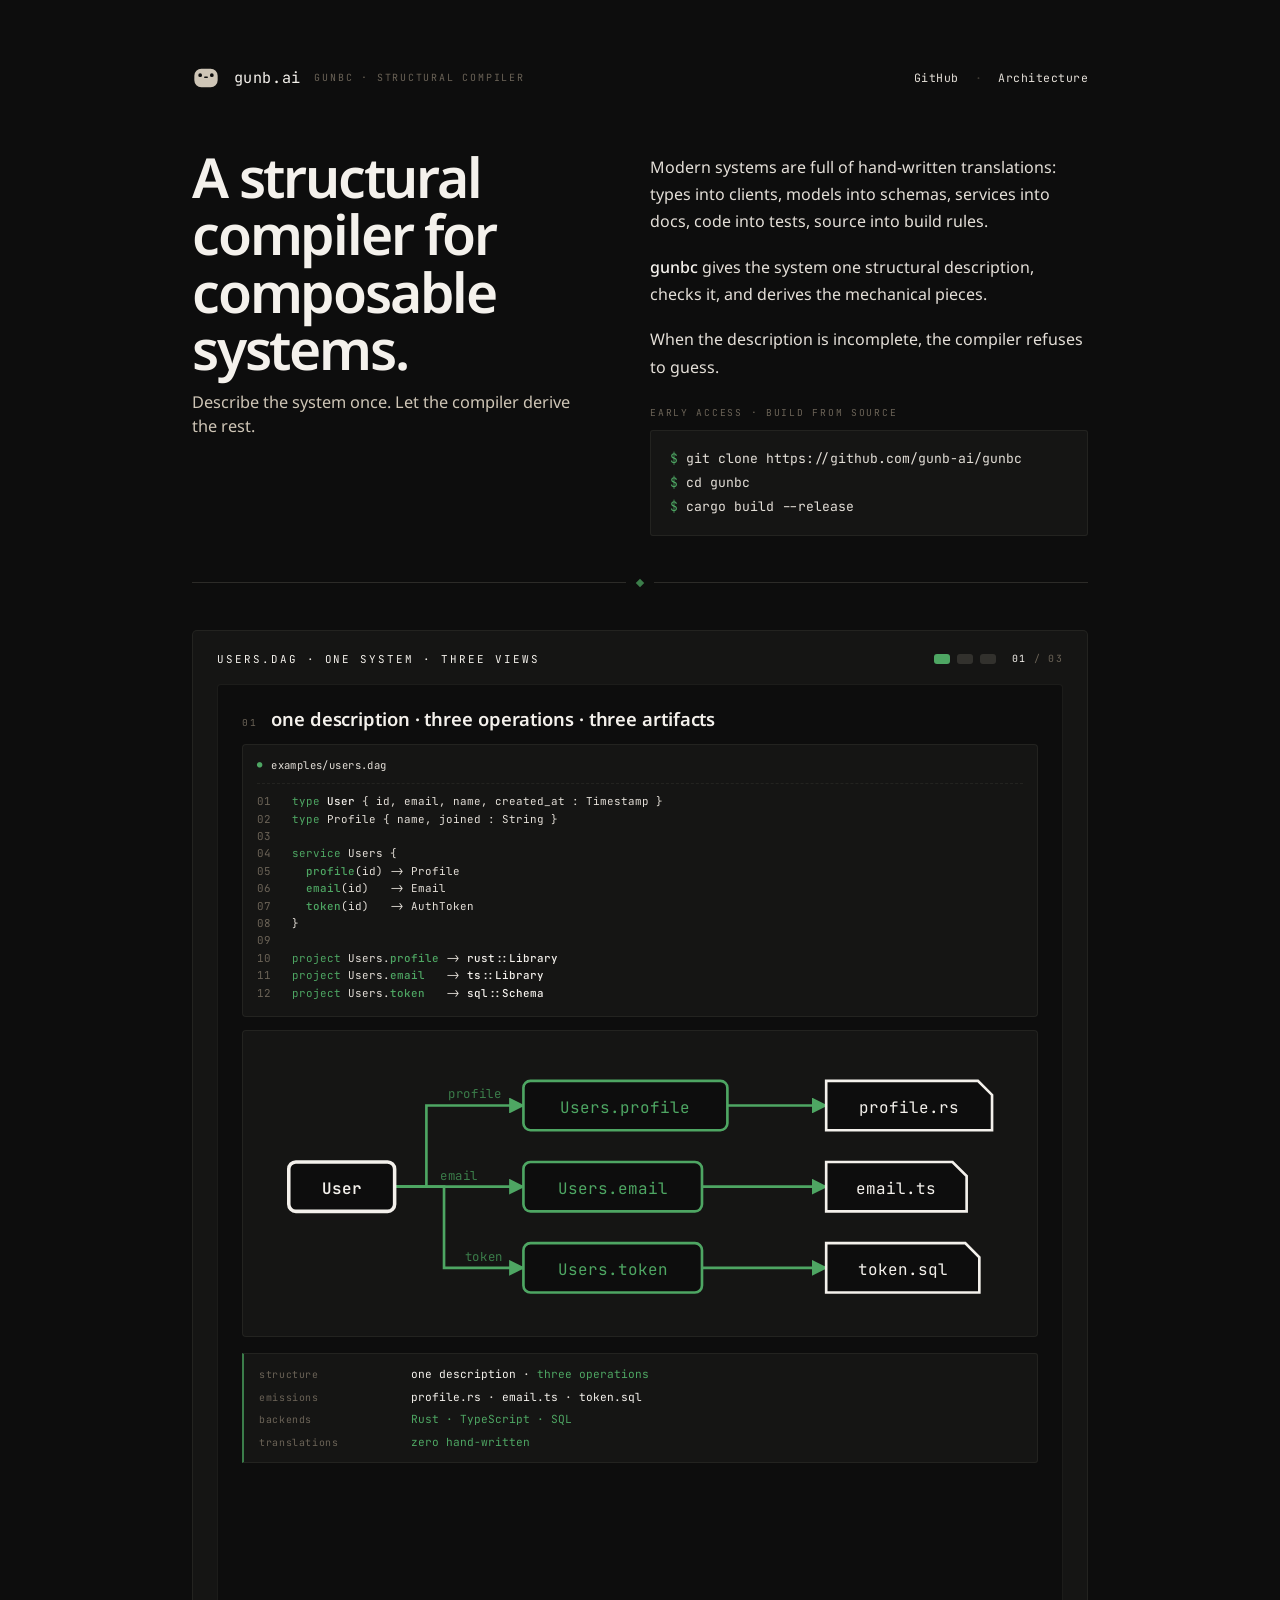
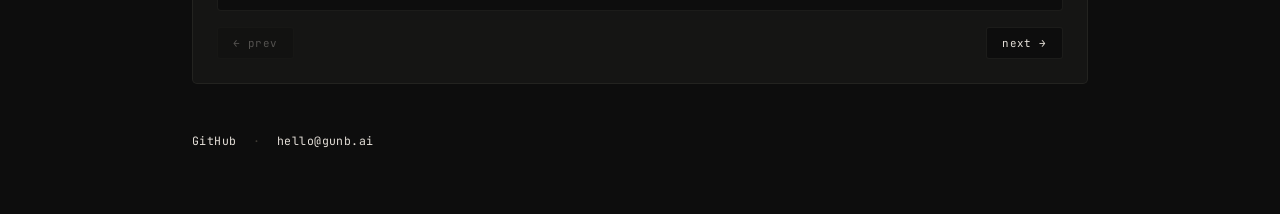
==== commit ad093c72: "v1: move GitHub/Architecture nav to masthead, footer → GitHub + contact email - Relocate the GitHub " ====
--- a/index.html
+++ b/index.html
@@ -28,7 +28,12 @@
         "/>
       </svg>
       <span class="wordmark">gunb.ai</span>
-      <span class="eyebrow right">gunbc · structural compiler</span>
+      <span class="eyebrow">gunbc · structural compiler</span>
+      <nav class="masthead-nav">
+        <a href="https://github.com/gunb-ai/gunbc">GitHub</a>
+        <span class="sep">·</span>
+        <a href="https://github.com/gunb-ai/gunbc/blob/main/THESIS.md">Architecture</a>
+      </nav>
     </header>
 
     <!-- Hero spine — identity on the left; prose + install fill the right -->
@@ -69,7 +74,7 @@
     <footer class="foot">
       <a href="https://github.com/gunb-ai/gunbc">GitHub</a>
       <span class="sep">·</span>
-      <a href="https://github.com/gunb-ai/gunbc/blob/main/THESIS.md">Architecture</a>
+      <a href="mailto:hello@gunb.ai">hello@gunb.ai</a>
     </footer>
 
   </main>
--- a/assets/site.css
+++ b/assets/site.css
@@ -125,6 +125,26 @@
   color: var(--stone-faint);
 }
 .eyebrow.right { margin-left: auto; }
+
+/* Top-right nav in the masthead — same mono treatment as the footer */
+.masthead-nav {
+  margin-left: auto;
+  font-family: var(--font-mono); font-size: 0.72rem;
+  letter-spacing: 0.04em;
+  color: var(--stone-faint);
+}
+.masthead-nav a {
+  color: var(--warm-white-dim);
+  text-decoration: none;
+  border-bottom: 1px solid transparent;
+  transition: border-color 0.15s, color 0.15s;
+}
+.masthead-nav a:hover { color: var(--moss); border-bottom-color: currentColor; }
+.masthead-nav .sep {
+  margin: 0 0.55rem;
+  color: var(--stone-faint);
+  opacity: 0.55;
+}
 
 .section-label {
   display: block;
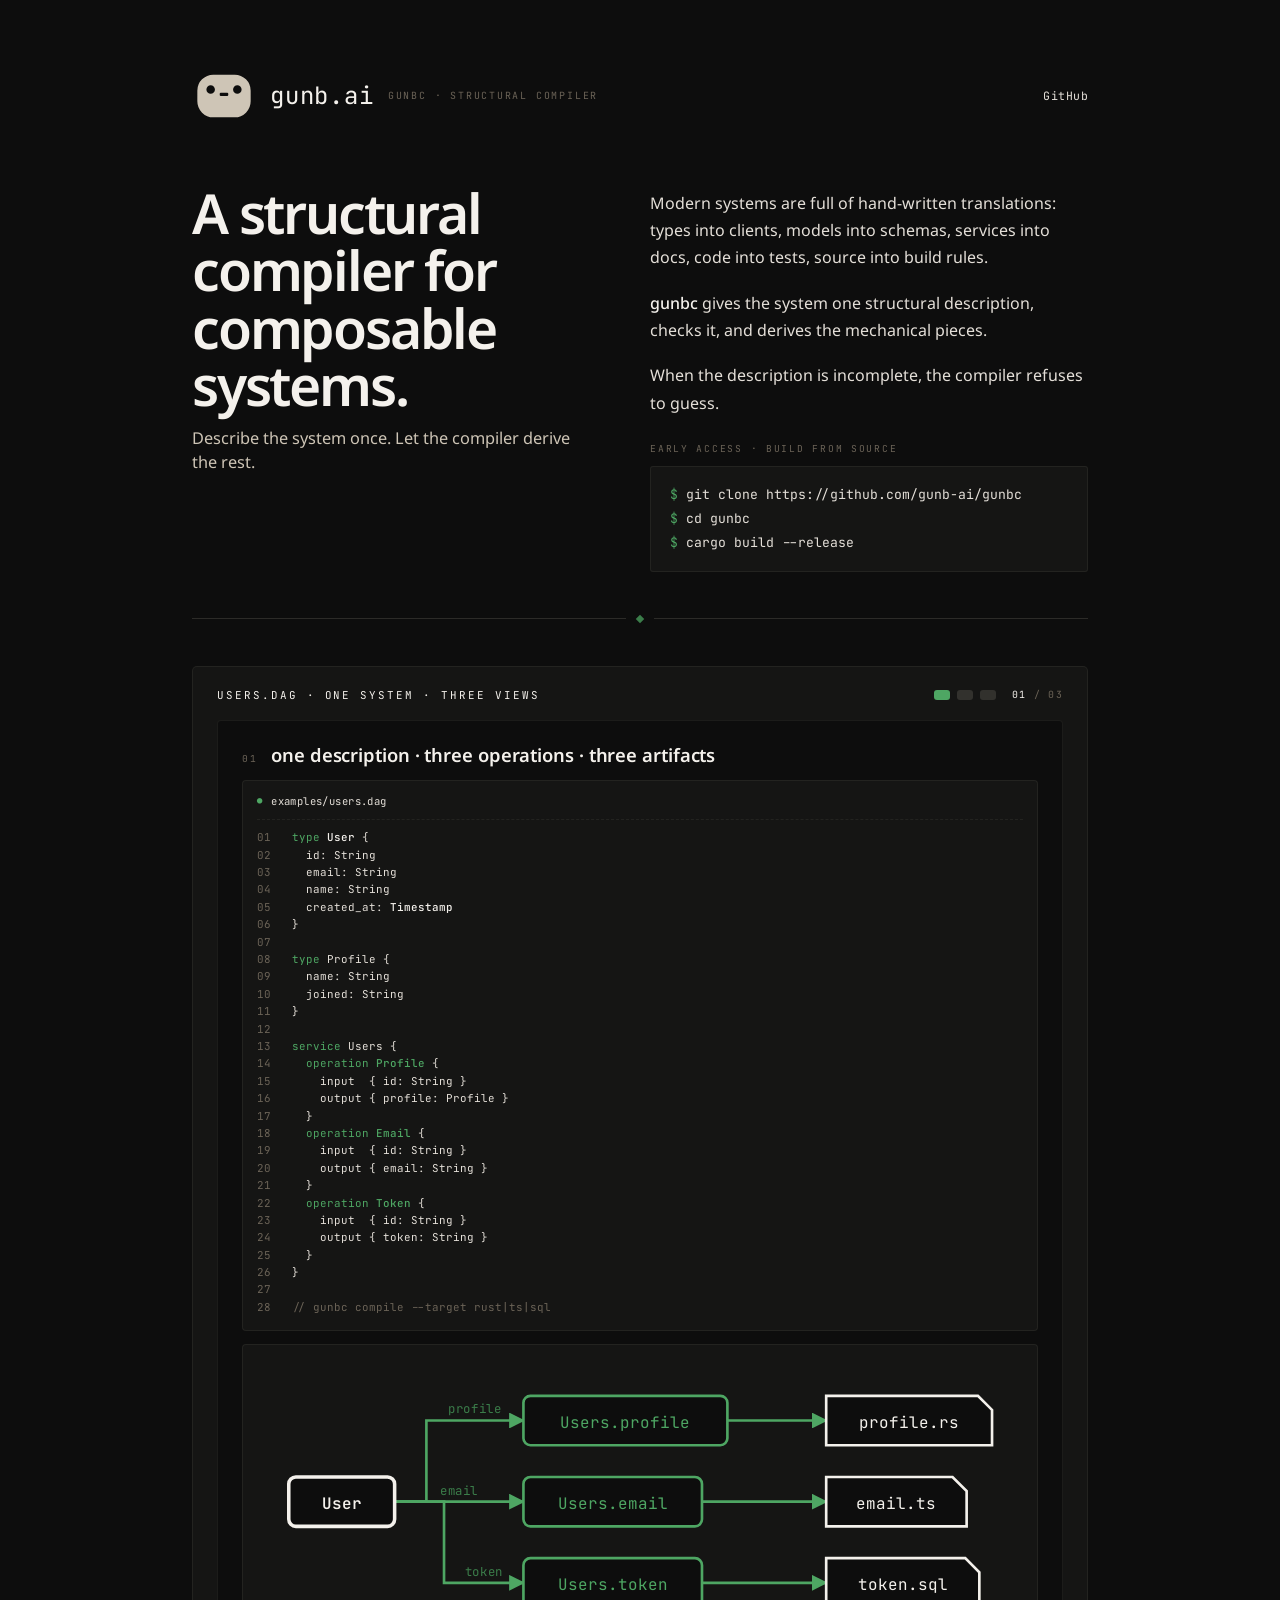
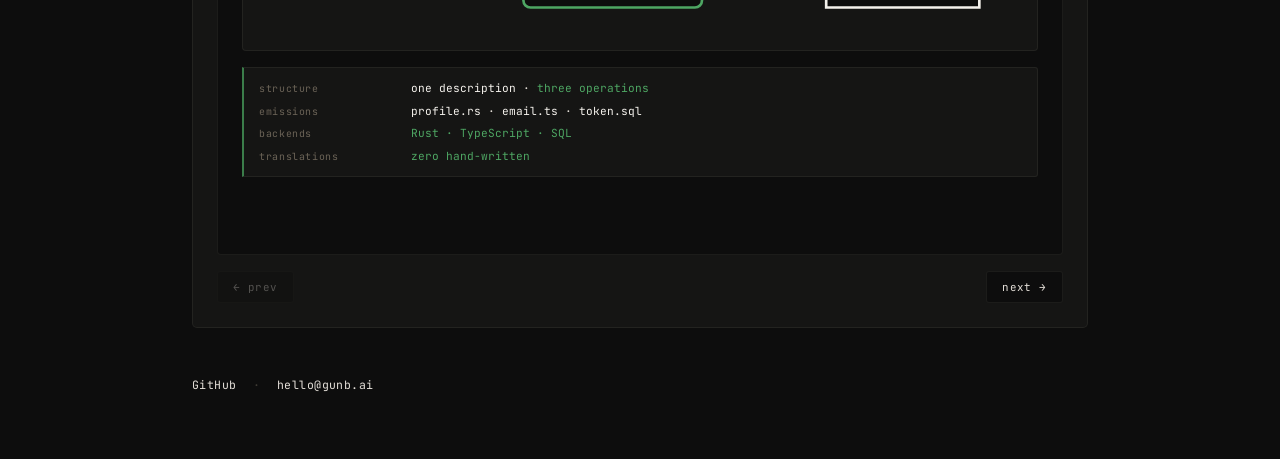
==== commit 43f86ab5: "v1: remove Architecture nav link from masthead The masthead "Architecture" link pointed at the gunbc" ====
--- a/index.html
+++ b/index.html
@@ -31,8 +31,6 @@
       <span class="eyebrow">gunbc · structural compiler</span>
       <nav class="masthead-nav">
         <a href="https://github.com/gunb-ai/gunbc">GitHub</a>
-        <span class="sep">·</span>
-        <a href="https://github.com/gunb-ai/gunbc/blob/main/THESIS.md">Architecture</a>
       </nav>
     </header>
 
--- a/assets/site.css
+++ b/assets/site.css
@@ -106,12 +106,12 @@
   flex-wrap: wrap;
 }
 .mark {
-  width: 28px; height: 28px;
+  width: 64px; height: 64px;
   color: var(--stone);
   flex: 0 0 auto;
 }
 .wordmark {
-  font-family: var(--font-mono); font-size: 0.95rem;
+  font-family: var(--font-mono); font-size: 1.5rem;
   letter-spacing: 0.04em;
   color: var(--warm-white);
 }
